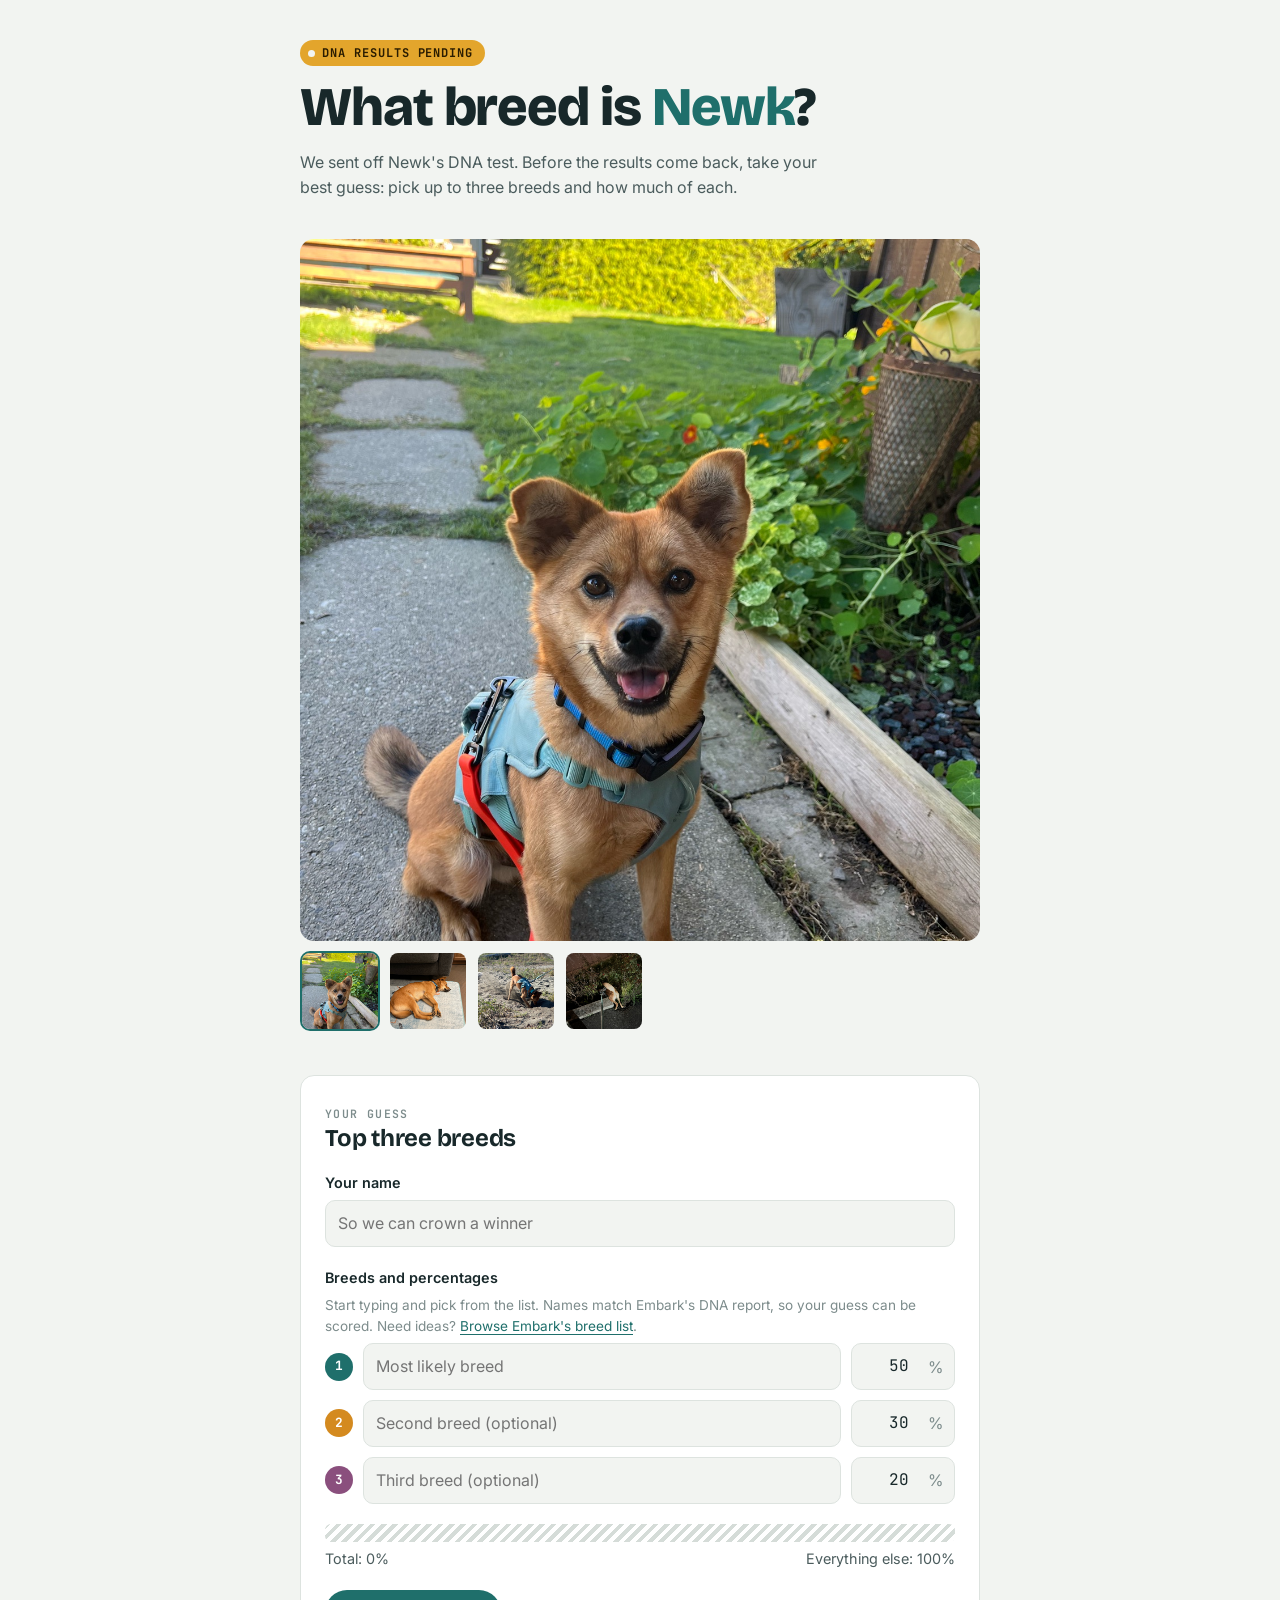
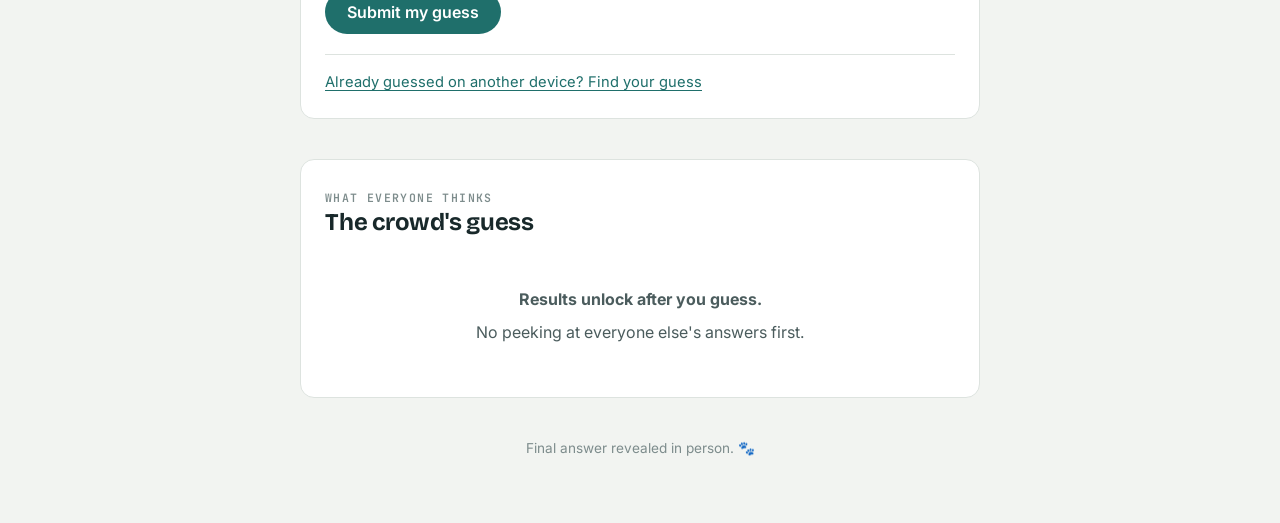
==== index.html @ 1c79faf9 "Add dog breed guessing site Static site where friends guess Newk's top three breeds with percentages" ====
<!doctype html>
<html lang="en">
<head>
  <meta charset="utf-8">
  <meta name="viewport" content="width=device-width, initial-scale=1, viewport-fit=cover">
  <title>Guess the Breed</title>
  <link rel="preconnect" href="https://fonts.googleapis.com">
  <link rel="preconnect" href="https://fonts.gstatic.com" crossorigin>
  <link rel="stylesheet" href="https://fonts.googleapis.com/css2?family=Bricolage+Grotesque:opsz,wght@12..96,700;12..96,800&family=Inter:wght@400;600&family=JetBrains+Mono:wght@500;700&display=swap">
  <link rel="stylesheet" href="styles.css?v=2">
</head>
<body>
  <main class="wrap">
    <header class="head">
      <span class="tag">DNA results pending</span>
      <h1>What breed is <em id="dog-name">our dog</em>?</h1>
      <p id="intro">We sent off a DNA test. Before the results come back, take your best guess: pick up to three breeds and how much of each.</p>
      <div class="banner" id="demo-banner" hidden>
        Demo mode: guesses are only saved in this browser. Connect a Google Sheet in <code>config.js</code> to collect guesses from everyone.
      </div>
    </header>

    <section class="gallery" id="gallery" aria-label="Photos"></section>

    <section class="card" id="guess-card" aria-labelledby="guess-title">
      <div>
        <span class="eyebrow">Your guess</span>
        <h2 id="guess-title">Top three breeds</h2>
      </div>

      <form id="guess-form" novalidate>
        <div class="rows" style="gap:20px">
          <div class="field">
            <label for="name">Your name</label>
            <input type="text" id="name" maxlength="40" autocomplete="given-name" placeholder="So we can crown a winner">
          </div>

          <div class="field">
            <span class="label">Breeds and percentages</span>
            <p class="hint">Start typing and pick from the list. Names match Embark's DNA report, so your guess can be scored. Need ideas? <a href="https://embarkvet.com/dog-breeds-list/" target="_blank" rel="noopener">Browse Embark's breed list</a>.</p>
            <div class="rows" id="breed-rows"></div>
          </div>

          <div class="field">
            <div class="comp" id="preview"></div>
            <div class="total"><span id="total-text"></span><span id="rest-text"></span></div>
          </div>

          <p class="error" id="form-error" role="alert"></p>

          <div class="actions">
            <button class="btn" type="submit" id="submit">Submit my guess</button>
          </div>
        </div>
      </form>

      <div class="find" id="find-area">
        <button class="linkish" type="button" id="find-toggle" aria-controls="find-box">Already guessed on another device? Find your guess</button>
        <div id="find-box" hidden>
          <form class="find-form" id="find-form" novalidate>
            <label for="find-name">Name you guessed under</label>
            <div class="find-row">
              <input type="text" id="find-name" maxlength="40" autocomplete="given-name">
              <button class="btn ghost" type="submit">Find</button>
            </div>
            <p class="muted find-msg" id="find-msg" role="status"></p>
          </form>
        </div>
      </div>

      <div class="done" id="done" hidden>
        <p class="check" id="done-title">Guess locked in.</p>
        <div id="my-guess"></div>
        <div class="actions">
          <button class="btn ghost" type="button" id="again">Submit another guess</button>
        </div>
      </div>
    </section>

    <section class="card stats" id="stats" aria-labelledby="stats-title">
      <div class="stats-head">
        <div>
          <span class="eyebrow">What everyone thinks</span>
          <h2 id="stats-title">The crowd's guess</h2>
        </div>
        <button class="btn ghost" type="button" id="refresh">Refresh</button>
      </div>
      <div id="stats-body">
        <div class="locked">
          <strong>Results unlock after you guess.</strong>
          <span>No peeking at everyone else's answers first.</span>
        </div>
      </div>
    </section>

    <p class="foot">Final answer revealed in person. 🐾</p>
  </main>

  <script src="config.js?v=2"></script>
  <script src="js/breeds.js?v=2"></script>
  <script src="js/picker.js?v=2"></script>
  <script src="js/data.js?v=2"></script>
  <script src="js/common.js?v=2"></script>
  <script src="js/app.js?v=2"></script>
</body>
</html>
---- styles.css ----
/* Layout: one narrow column like a DNA-kit result card — photos, the guess form, then the crowd's results. */
:root {
  --bg: #f2f4f1;
  --surface: #ffffff;
  --ink: #18282a;
  --ink-2: #4b5c5d;
  --ink-3: #7d8c8c;
  --line: #dde3df;
  --accent: #1f6f6b;        /* teal: primary actions, 1st breed */
  --accent-ink: #ffffff;
  --tag: #e3a52c;           /* dog-tag brass: highlights */
  --seg-1: #1f6f6b;
  --seg-2: #d48a1f;
  --seg-3: #8a4f7d;
  --seg-rest: #d5dcd8;
  --danger: #b4392f;
  --good: #2c7a3f;

  --font-display: "Bricolage Grotesque", "Avenir Next", system-ui, sans-serif;
  --font-body: "Inter", system-ui, -apple-system, "Segoe UI", sans-serif;
  --font-mono: "JetBrains Mono", ui-monospace, "SF Mono", Menlo, monospace;

  --r: 14px;
  color-scheme: light;
}
@media (prefers-color-scheme: dark) {
  :root {
    --bg: #0f1718;
    --surface: #172224;
    --ink: #e7eeec;
    --ink-2: #a9b8b6;
    --ink-3: #74868a;
    --line: #2a3a3c;
    --accent: #3fa79f;
    --accent-ink: #08201e;
    --tag: #f0b94a;
    --seg-1: #3fa79f;
    --seg-2: #e9a23c;
    --seg-3: #c287b5;
    --seg-rest: #33464a;
    --danger: #ef7a6e;
    --good: #6cc183;
    color-scheme: dark;
  }
}

* { box-sizing: border-box; }
[hidden] { display: none !important; }
html { -webkit-text-size-adjust: 100%; }
body {
  margin: 0;
  background: var(--bg);
  color: var(--ink);
  font: 16px/1.55 var(--font-body);
  padding-left: max(16px, env(safe-area-inset-left, 0px));
  padding-right: max(16px, env(safe-area-inset-right, 0px));
}
img { max-width: 100%; display: block; }
h1, h2, h3 { font-family: var(--font-display); line-height: 1.1; margin: 0; text-wrap: balance; }
h1 { font-size: clamp(2.2rem, 7vw, 3.4rem); font-weight: 800; letter-spacing: -0.02em; }
h2 { font-size: 1.5rem; font-weight: 700; letter-spacing: -0.01em; }
p { margin: 0; }
.num { font-family: var(--font-mono); font-variant-numeric: tabular-nums; }
.eyebrow {
  font: 600 0.72rem/1 var(--font-mono);
  letter-spacing: 0.12em; text-transform: uppercase; color: var(--ink-3);
}
.muted { color: var(--ink-2); }

.wrap {
  max-width: 680px; margin: 0 auto;
  padding-block: 40px 64px;
  display: flex; flex-direction: column; gap: 40px;
}

/* Header */
.head { display: flex; flex-direction: column; gap: 12px; }
.head .tag {
  align-self: flex-start;
  background: var(--tag); color: #2a1c00;
  font: 700 0.75rem/1 var(--font-mono); letter-spacing: 0.08em; text-transform: uppercase;
  padding: 7px 12px 7px 22px; border-radius: 999px; position: relative;
}
.head .tag::before {          /* the ring hole of a dog tag */
  content: ""; position: absolute; left: 8px; top: 50%; width: 7px; height: 7px; margin-top: -3.5px;
  border-radius: 50%; background: var(--bg);
}
.head h1 em { font-style: normal; color: var(--accent); }
.head p { max-width: 54ch; color: var(--ink-2); }

.banner {
  border: 1px dashed var(--tag); border-radius: 10px; padding: 10px 14px;
  font-size: 0.9rem; color: var(--ink-2);
}
.banner code { font-family: var(--font-mono); font-size: 0.85em; }

/* Photos */
.gallery { display: flex; flex-direction: column; gap: 10px; }
.gallery .main {
  width: 100%; aspect-ratio: 4 / 5; max-height: 78vh; object-fit: cover; border-radius: var(--r);
  background: var(--surface); max-width: 100%;
}
.thumbs { display: flex; gap: 8px; overflow-x: auto; padding-bottom: 4px; }
.thumbs button {
  flex: 0 0 auto; padding: 0; border: 2px solid transparent; border-radius: 10px;
  background: none; cursor: pointer; overflow: hidden;
}
.thumbs button[aria-current="true"] { border-color: var(--accent); }
.thumbs img { width: 76px; height: 76px; object-fit: cover; }
.no-photos {
  aspect-ratio: 4 / 3; border-radius: var(--r); border: 2px dashed var(--line);
  display: grid; place-items: center; text-align: center; padding: 24px; color: var(--ink-3);
  max-width: 100%;
}
.no-photos code { font-family: var(--font-mono); font-size: 0.85em; color: var(--ink-2); }

/* Card */
.card {
  background: var(--surface); border: 1px solid var(--line); border-radius: var(--r);
  padding: 24px; display: flex; flex-direction: column; gap: 20px;
}
@media (max-width: 480px) { .card { padding: 18px; } }

/* Form */
label, .label { font-weight: 600; font-size: 0.9rem; }
.field { display: flex; flex-direction: column; gap: 6px; }
input[type="text"], input[type="number"] {
  font: inherit; color: var(--ink); background: var(--bg);
  border: 1px solid var(--line); border-radius: 10px; padding: 10px 12px; width: 100%;
  min-width: 0;
}
input:focus-visible, button:focus-visible, a:focus-visible {
  outline: 3px solid color-mix(in srgb, var(--accent) 45%, transparent); outline-offset: 2px;
}
.rows { display: flex; flex-direction: column; gap: 10px; }
.row { display: grid; grid-template-columns: 28px 1fr 104px; gap: 10px; align-items: center; }
.row .dot {
  width: 28px; height: 28px; border-radius: 50%; display: grid; place-items: center;
  font: 700 0.8rem/1 var(--font-mono); color: #fff;
}
.pct { position: relative; }
.pct input { padding-right: 30px; text-align: right; font-family: var(--font-mono); }
.pct span { position: absolute; right: 12px; top: 50%; transform: translateY(-50%); color: var(--ink-3); pointer-events: none; }

.hint { font-size: 0.85rem; color: var(--ink-3); }
.hint a { color: var(--accent); text-underline-offset: 3px; }

/* Breed picker */
.picker { position: relative; min-width: 0; }
.picker.chosen input { border-color: color-mix(in srgb, var(--accent) 55%, var(--line)); }
.picker-list {
  position: absolute; z-index: 20; left: 0; right: 0; top: calc(100% + 4px);
  margin: 0; padding: 4px; list-style: none;
  background: var(--surface); border: 1px solid var(--line); border-radius: 10px;
  box-shadow: 0 10px 28px rgba(10, 30, 30, 0.16);
  max-height: 280px; overflow-y: auto;
}
.picker-list li { padding: 10px 12px; border-radius: 7px; cursor: pointer; }
.picker-list li.active, .picker-list li:hover { background: color-mix(in srgb, var(--accent) 14%, var(--surface)); }
.picker-list li.other { color: var(--ink-2); font-size: 0.92rem; border-top: 1px solid var(--line); }
.picker-list li.empty { color: var(--ink-3); font-size: 0.9rem; cursor: default; }
.picker-list li.empty:hover { background: none; }
.picker-note { display: block; font-size: 0.78rem; color: var(--ink-3); margin-top: 4px; }

/* Find your guess */
.find { display: flex; flex-direction: column; gap: 10px; border-top: 1px solid var(--line); padding-top: 16px; }
.linkish {
  align-self: flex-start; background: none; border: 0; padding: 0; cursor: pointer;
  font: inherit; font-size: 0.92rem; color: var(--accent); text-decoration: underline; text-underline-offset: 3px;
}
.find-form { display: flex; flex-direction: column; gap: 6px; }
.find-row { display: flex; gap: 8px; }
.find-row input { flex: 1; }
.find-row .btn { padding-block: 10px; }
.find-msg:empty { display: none; }

.comp {
  display: flex; height: 18px; border-radius: 6px; overflow: hidden; gap: 2px;
  background: var(--surface);
}
.comp .seg { flex-grow: 0; flex-shrink: 0; min-width: 0; }
.comp .seg.rest {
  background: repeating-linear-gradient(135deg, var(--seg-rest) 0 4px, transparent 4px 8px);
}
.total { display: flex; justify-content: space-between; gap: 12px; font-size: 0.9rem; color: var(--ink-2); flex-wrap: wrap; }
.total .bad { color: var(--danger); font-weight: 600; }

.btn {
  font: 600 1rem/1 var(--font-body); border: 0; border-radius: 999px; cursor: pointer;
  padding: 14px 22px; background: var(--accent); color: var(--accent-ink);
}
.btn:disabled { opacity: 0.55; cursor: not-allowed; }
.btn.ghost { background: transparent; color: var(--accent); border: 1px solid var(--line); }
.actions { display: flex; gap: 12px; flex-wrap: wrap; align-items: center; }
.error { color: var(--danger); font-size: 0.92rem; }
.error:empty { display: none; }

.done { display: flex; flex-direction: column; gap: 14px; }
.done .check { color: var(--good); font-weight: 600; }

/* Stats */
.stats { display: flex; flex-direction: column; gap: 24px; }
.stats-head { display: flex; justify-content: space-between; align-items: baseline; gap: 12px; flex-wrap: wrap; }
.tiles { display: grid; grid-template-columns: repeat(3, 1fr); gap: 10px; }
@media (max-width: 520px) { .tiles { grid-template-columns: 1fr 1fr; } .tiles .tile:last-child { grid-column: 1 / -1; } }
.tile { display: flex; flex-direction: column; gap: 6px; padding: 14px 16px; border-radius: 12px; background: var(--bg); }
.tile .big { font: 700 1.6rem/1.1 var(--font-display); overflow-wrap: anywhere; }
.tile .big.small { font-size: 1.15rem; }

.bars { display: flex; flex-direction: column; gap: 12px; }
.bar-row { display: grid; grid-template-columns: minmax(0, 1fr) auto; gap: 4px 12px; align-items: baseline; }
.bar-row .name { font-weight: 600; overflow-wrap: anywhere; }
.bar-row .val { font-family: var(--font-mono); font-variant-numeric: tabular-nums; }
.bar-row .track { grid-column: 1 / -1; height: 10px; border-radius: 4px; background: var(--bg); overflow: hidden; }
.bar-row .fill { height: 100%; background: var(--accent); border-radius: 0 4px 4px 0; }
.bar-row .sub { grid-column: 1 / -1; font-size: 0.82rem; color: var(--ink-3); }

.feed { list-style: none; margin: 0; padding: 0; display: flex; flex-direction: column; }
.feed li { display: flex; flex-direction: column; gap: 8px; padding-block: 14px; border-top: 1px solid var(--line); }
.feed li:first-child { border-top: 0; padding-top: 0; }
.feed .who { display: flex; justify-content: space-between; gap: 12px; }
.feed .who b { overflow-wrap: anywhere; }
.feed .picks { font-size: 0.9rem; color: var(--ink-2); }
.feed .picks .num { color: var(--ink); }

.locked { text-align: center; padding: 28px 16px; color: var(--ink-2); display: flex; flex-direction: column; gap: 8px; align-items: center; }

/* Reveal page */
.board { list-style: none; margin: 0; padding: 0; display: flex; flex-direction: column; gap: 10px; }
.board li { display: grid; grid-template-columns: 36px 1fr auto; gap: 12px; align-items: center; padding: 12px 14px; border-radius: 12px; background: var(--bg); }
.board .rank { font: 700 1rem/1 var(--font-mono); color: var(--ink-3); text-align: center; }
.board li:first-child { background: color-mix(in srgb, var(--tag) 25%, var(--surface)); }
.board li:first-child .rank { color: var(--ink); }
.board .score { font: 700 1.3rem/1 var(--font-display); }
.board .picks { font-size: 0.85rem; color: var(--ink-2); }
.foot { text-align: center; font-size: 0.85rem; color: var(--ink-3); }
.foot a { color: inherit; }

@media (prefers-reduced-motion: no-preference) {
  .bar-row .fill, .comp .seg { transition: flex-basis 0.25s ease, width 0.4s ease; }
}
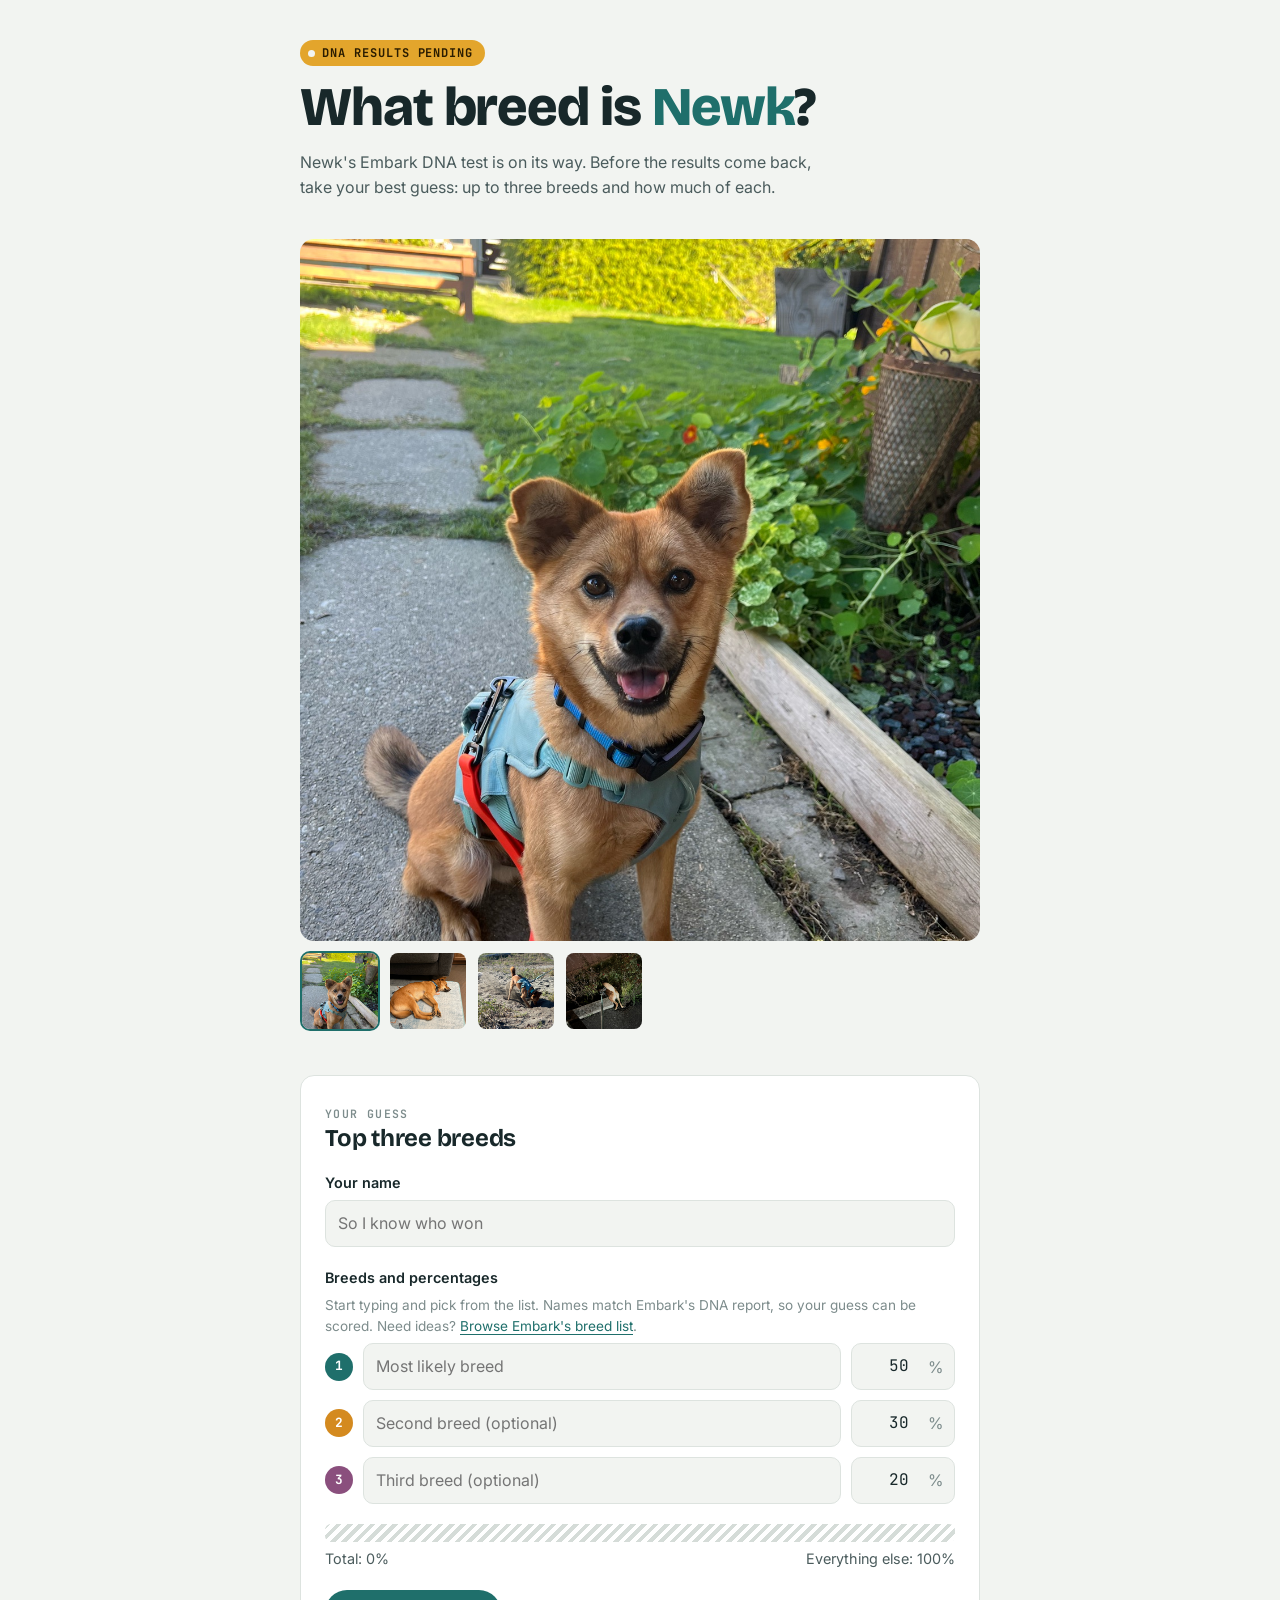
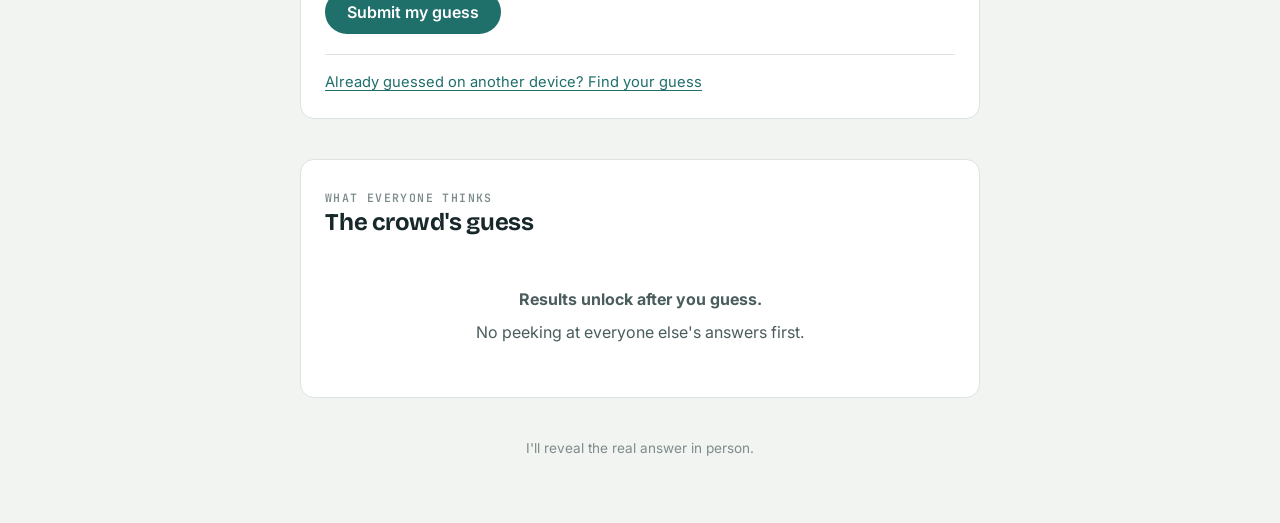
==== commit 8ce90adf: "Make the site specific to Newk Hardcode Newk's name, photos and the sheet URL, remove the config fil" ====
--- a/index.html
+++ b/index.html
@@ -3,21 +3,18 @@
 <head>
   <meta charset="utf-8">
   <meta name="viewport" content="width=device-width, initial-scale=1, viewport-fit=cover">
-  <title>Guess the Breed</title>
+  <title>What breed is Newk?</title>
   <link rel="preconnect" href="https://fonts.googleapis.com">
   <link rel="preconnect" href="https://fonts.gstatic.com" crossorigin>
   <link rel="stylesheet" href="https://fonts.googleapis.com/css2?family=Bricolage+Grotesque:opsz,wght@12..96,700;12..96,800&family=Inter:wght@400;600&family=JetBrains+Mono:wght@500;700&display=swap">
-  <link rel="stylesheet" href="styles.css?v=2">
+  <link rel="stylesheet" href="styles.css?v=3">
 </head>
 <body>
   <main class="wrap">
     <header class="head">
       <span class="tag">DNA results pending</span>
-      <h1>What breed is <em id="dog-name">our dog</em>?</h1>
-      <p id="intro">We sent off a DNA test. Before the results come back, take your best guess: pick up to three breeds and how much of each.</p>
-      <div class="banner" id="demo-banner" hidden>
-        Demo mode: guesses are only saved in this browser. Connect a Google Sheet in <code>config.js</code> to collect guesses from everyone.
-      </div>
+      <h1>What breed is <em>Newk</em>?</h1>
+      <p>Newk's Embark DNA test is on its way. Before the results come back, take your best guess: up to three breeds and how much of each.</p>
     </header>
 
     <section class="gallery" id="gallery" aria-label="Photos"></section>
@@ -32,7 +29,7 @@
         <div class="rows" style="gap:20px">
           <div class="field">
             <label for="name">Your name</label>
-            <input type="text" id="name" maxlength="40" autocomplete="given-name" placeholder="So we can crown a winner">
+            <input type="text" id="name" maxlength="40" autocomplete="given-name" placeholder="So I know who won">
           </div>
 
           <div class="field">
@@ -93,14 +90,13 @@
       </div>
     </section>
 
-    <p class="foot">Final answer revealed in person. 🐾</p>
+    <p class="foot">I'll reveal the real answer in person.</p>
   </main>
 
-  <script src="config.js?v=2"></script>
-  <script src="js/breeds.js?v=2"></script>
-  <script src="js/picker.js?v=2"></script>
-  <script src="js/data.js?v=2"></script>
-  <script src="js/common.js?v=2"></script>
-  <script src="js/app.js?v=2"></script>
+  <script src="js/breeds.js?v=3"></script>
+  <script src="js/picker.js?v=3"></script>
+  <script src="js/data.js?v=3"></script>
+  <script src="js/common.js?v=3"></script>
+  <script src="js/app.js?v=3"></script>
 </body>
 </html>
--- a/styles.css
+++ b/styles.css
@@ -88,11 +88,6 @@
 .head h1 em { font-style: normal; color: var(--accent); }
 .head p { max-width: 54ch; color: var(--ink-2); }
 
-.banner {
-  border: 1px dashed var(--tag); border-radius: 10px; padding: 10px 14px;
-  font-size: 0.9rem; color: var(--ink-2);
-}
-.banner code { font-family: var(--font-mono); font-size: 0.85em; }
 
 /* Photos */
 .gallery { display: flex; flex-direction: column; gap: 10px; }
@@ -107,12 +102,6 @@
 }
 .thumbs button[aria-current="true"] { border-color: var(--accent); }
 .thumbs img { width: 76px; height: 76px; object-fit: cover; }
-.no-photos {
-  aspect-ratio: 4 / 3; border-radius: var(--r); border: 2px dashed var(--line);
-  display: grid; place-items: center; text-align: center; padding: 24px; color: var(--ink-3);
-  max-width: 100%;
-}
-.no-photos code { font-family: var(--font-mono); font-size: 0.85em; color: var(--ink-2); }
 
 /* Card */
 .card {
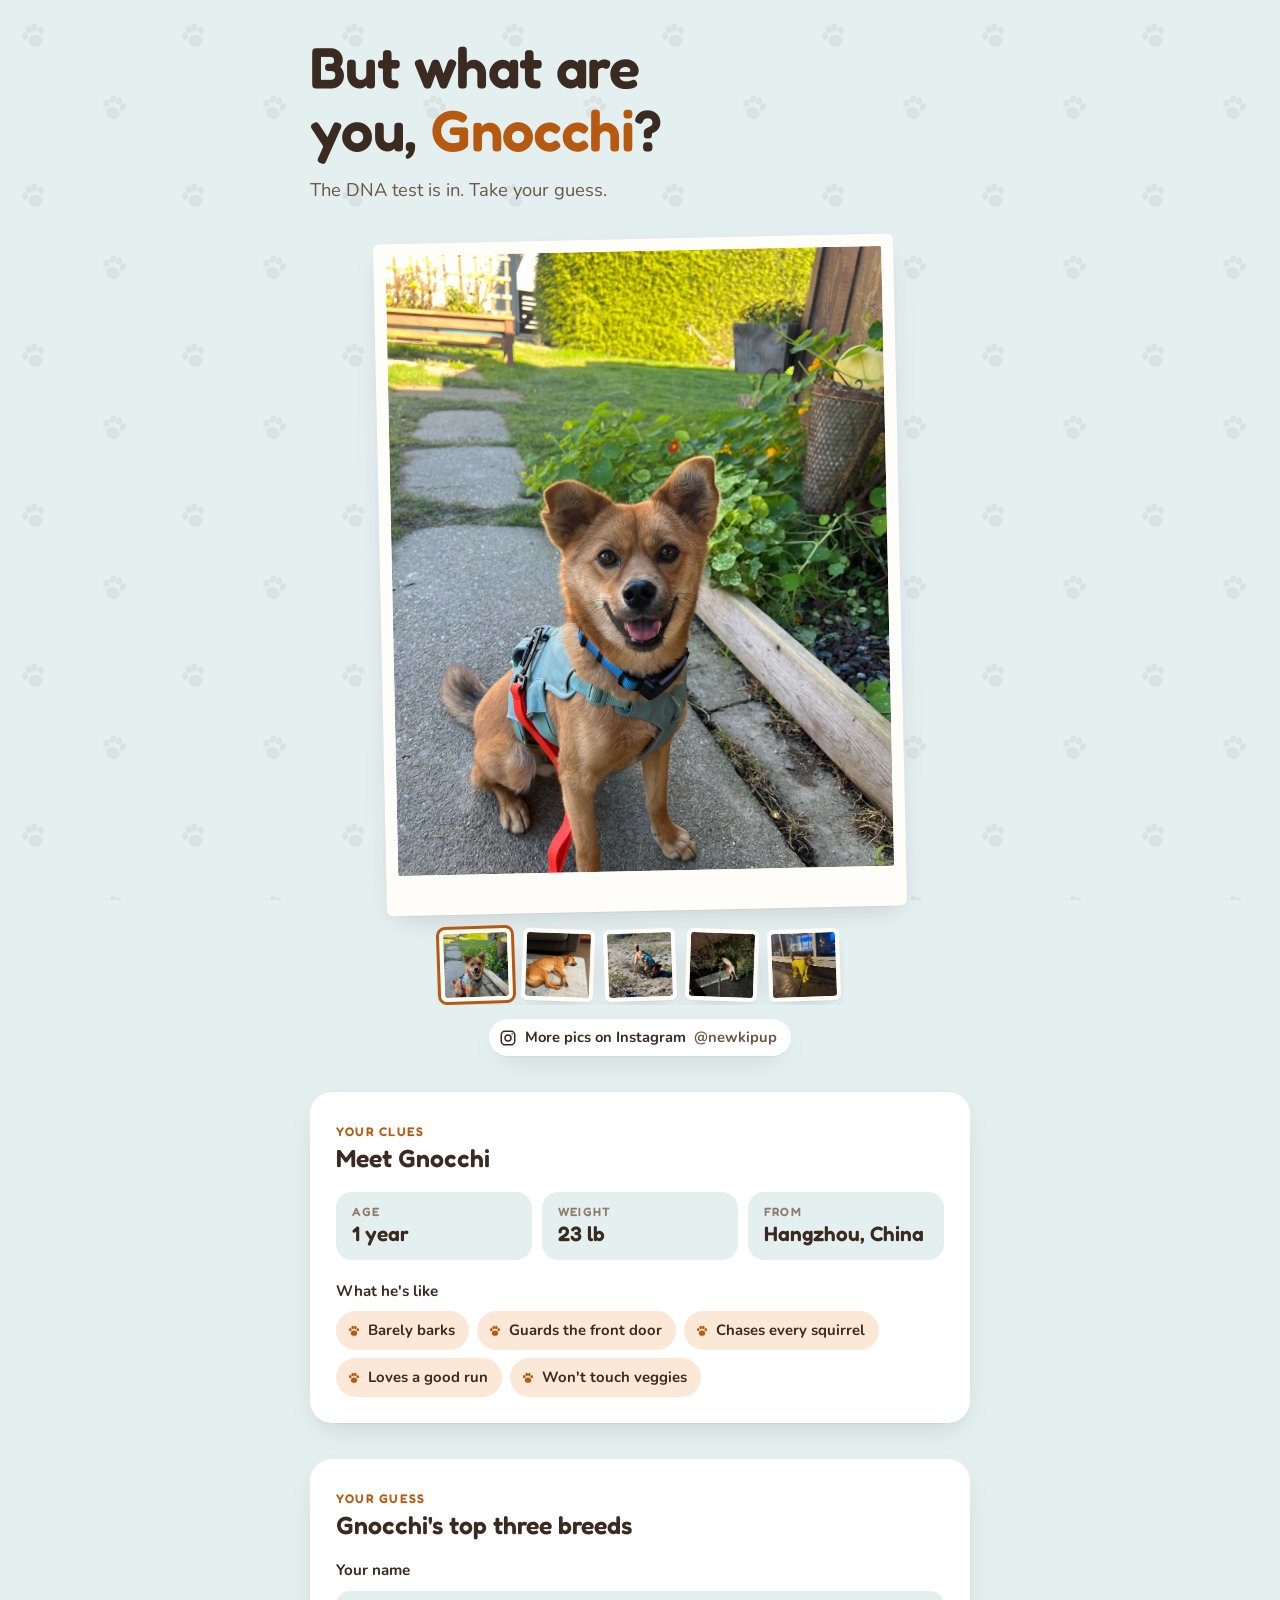
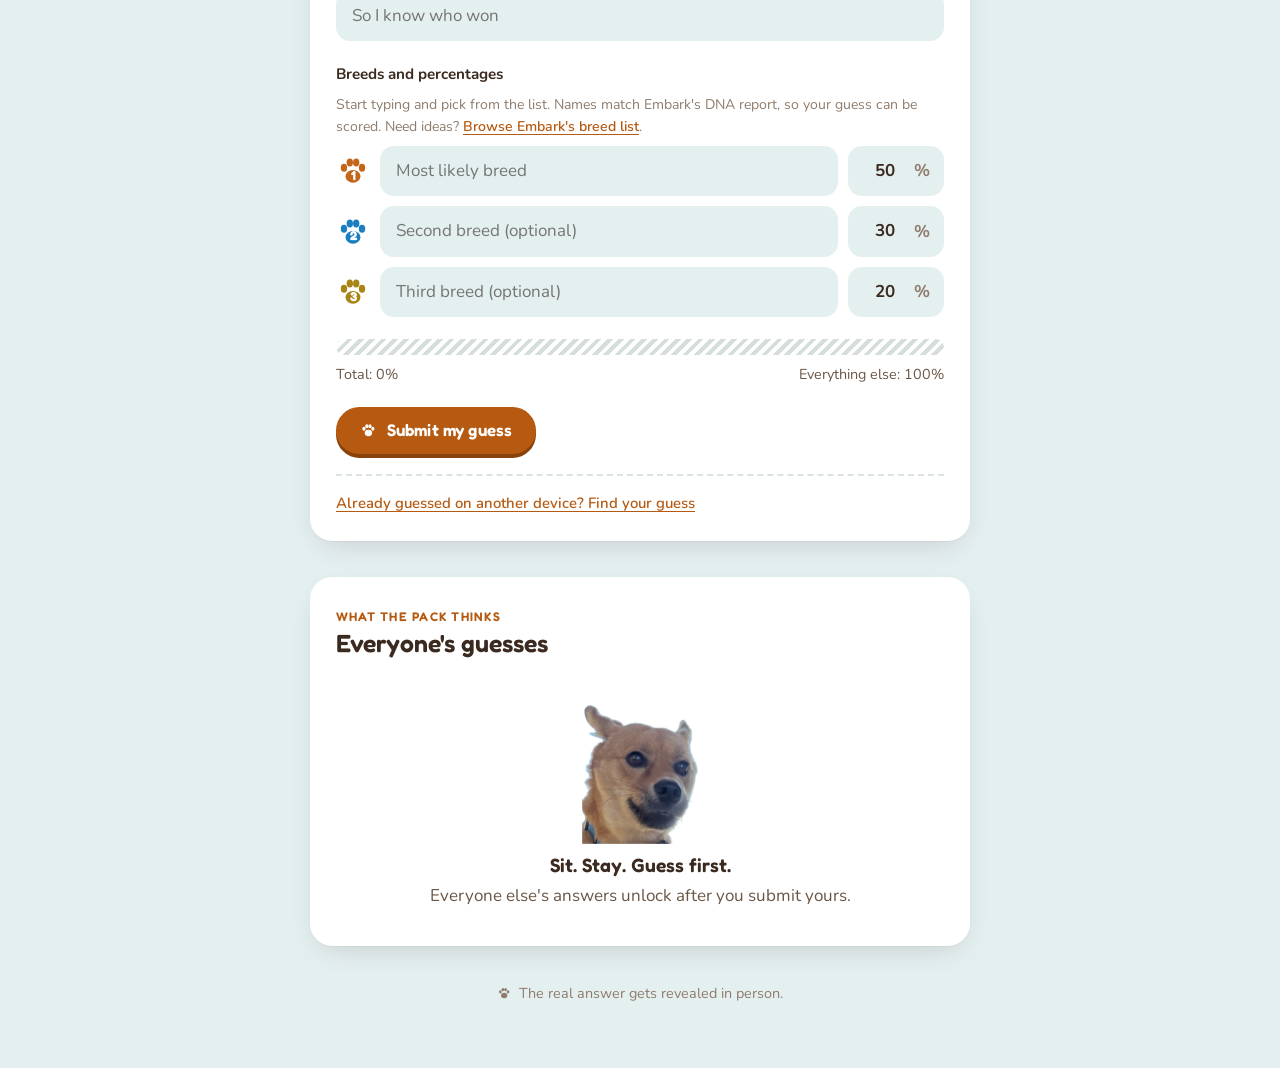
==== commit e2140012: "Rename to Gnocchi and give the site a puppy theme - Rename the dog to Gnocchi everywhere, new headin" ====
--- a/index.html
+++ b/index.html
@@ -3,30 +3,67 @@
 <head>
   <meta charset="utf-8">
   <meta name="viewport" content="width=device-width, initial-scale=1, viewport-fit=cover">
-  <title>What breed is Newk?</title>
+  <title>But what are you, Gnocchi?</title>
+  <link rel="icon" type="image/png" sizes="32x32" href="icons/favicon-32.png">
+  <link rel="icon" type="image/png" sizes="192x192" href="icons/icon-192.png">
+  <link rel="apple-touch-icon" href="icons/apple-touch-icon.png">
   <link rel="preconnect" href="https://fonts.googleapis.com">
   <link rel="preconnect" href="https://fonts.gstatic.com" crossorigin>
-  <link rel="stylesheet" href="https://fonts.googleapis.com/css2?family=Bricolage+Grotesque:opsz,wght@12..96,700;12..96,800&family=Inter:wght@400;600&family=JetBrains+Mono:wght@500;700&display=swap">
-  <link rel="stylesheet" href="styles.css?v=3">
+  <link rel="stylesheet" href="https://fonts.googleapis.com/css2?family=Fredoka:wght@500;600&family=Nunito:wght@400;600;700&display=swap">
+  <link rel="stylesheet" href="styles.css?v=6">
 </head>
 <body>
+  <svg width="0" height="0" style="position:absolute" aria-hidden="true">
+    <symbol id="paw" viewBox="0 0 32 32">
+      <ellipse cx="16" cy="21" rx="7" ry="6"/><ellipse cx="7.5" cy="13" rx="3" ry="3.8"/>
+      <ellipse cx="13" cy="8" rx="3" ry="3.8"/><ellipse cx="19" cy="8" rx="3" ry="3.8"/>
+      <ellipse cx="24.5" cy="13" rx="3" ry="3.8"/>
+    </symbol>
+  </svg>
+
   <main class="wrap">
     <header class="head">
-      <span class="tag">DNA results pending</span>
-      <h1>What breed is <em>Newk</em>?</h1>
-      <p>Newk's Embark DNA test is on its way. Before the results come back, take your best guess: up to three breeds and how much of each.</p>
+      <h1>But what are you, <em>Gnocchi</em>?</h1>
+      <p class="subtitle">The DNA test is in. Take your guess.</p>
     </header>
 
-    <section class="gallery" id="gallery" aria-label="Photos"></section>
+    <section class="gallery" id="gallery" aria-label="Photos of Gnocchi">
+      <a class="ig" href="https://www.instagram.com/newkipup/" target="_blank" rel="noopener">
+        <svg viewBox="0 0 24 24" fill="none" stroke="currentColor" stroke-width="2" aria-hidden="true"><rect x="3" y="3" width="18" height="18" rx="5"/><circle cx="12" cy="12" r="4"/><circle cx="17.5" cy="6.5" r="1" fill="currentColor" stroke="none"/></svg>
+        More pics on Instagram <span class="muted">@newkipup</span>
+      </a>
+    </section>
+
+    <section class="card meet" aria-labelledby="meet-title">
+      <div>
+        <span class="eyebrow">Your clues</span>
+        <h2 id="meet-title">Meet Gnocchi</h2>
+      </div>
+      <dl class="facts">
+        <div><dt>Age</dt><dd>1 year</dd></div>
+        <div><dt>Weight</dt><dd>23 lb</dd></div>
+        <div><dt>From</dt><dd>Hangzhou, China</dd></div>
+      </dl>
+      <div class="field">
+        <span class="label">What he's like</span>
+        <ul class="traits">
+          <li>Barely barks</li>
+          <li>Guards the front door</li>
+          <li>Chases every squirrel</li>
+          <li>Loves a good run</li>
+          <li>Won't touch veggies</li>
+        </ul>
+      </div>
+    </section>
 
     <section class="card" id="guess-card" aria-labelledby="guess-title">
       <div>
         <span class="eyebrow">Your guess</span>
-        <h2 id="guess-title">Top three breeds</h2>
+        <h2 id="guess-title">Gnocchi's top three breeds</h2>
       </div>
 
       <form id="guess-form" novalidate>
-        <div class="rows" style="gap:20px">
+        <div class="rows" style="gap:22px">
           <div class="field">
             <label for="name">Your name</label>
             <input type="text" id="name" maxlength="40" autocomplete="given-name" placeholder="So I know who won">
@@ -46,7 +83,7 @@
           <p class="error" id="form-error" role="alert"></p>
 
           <div class="actions">
-            <button class="btn" type="submit" id="submit">Submit my guess</button>
+            <button class="btn" type="submit" id="submit"><svg class="paw" aria-hidden="true"><use href="#paw"/></svg><span>Submit my guess</span></button>
           </div>
         </div>
       </form>
@@ -66,7 +103,10 @@
       </div>
 
       <div class="done" id="done" hidden>
-        <p class="check" id="done-title">Guess locked in.</p>
+        <div class="done-head">
+          <img class="pounce" src="img/gnocchi-pounce.png" alt="" width="112" height="128">
+          <p class="check" id="done-title">Good guess! It's locked in.</p>
+        </div>
         <div id="my-guess"></div>
         <div class="actions">
           <button class="btn ghost" type="button" id="again">Submit another guess</button>
@@ -77,26 +117,27 @@
     <section class="card stats" id="stats" aria-labelledby="stats-title">
       <div class="stats-head">
         <div>
-          <span class="eyebrow">What everyone thinks</span>
-          <h2 id="stats-title">The crowd's guess</h2>
+          <span class="eyebrow">What the pack thinks</span>
+          <h2 id="stats-title">Everyone's guesses</h2>
         </div>
         <button class="btn ghost" type="button" id="refresh">Refresh</button>
       </div>
       <div id="stats-body">
         <div class="locked">
-          <strong>Results unlock after you guess.</strong>
-          <span>No peeking at everyone else's answers first.</span>
+          <img class="side-eye" src="img/gnocchi-side-eye.png" alt="Gnocchi giving a suspicious side-eye" width="116" height="140">
+          <strong>Sit. Stay. Guess first.</strong>
+          <span>Everyone else's answers unlock after you submit yours.</span>
         </div>
       </div>
     </section>
 
-    <p class="foot">I'll reveal the real answer in person.</p>
+    <p class="foot"><svg class="paw" aria-hidden="true"><use href="#paw"/></svg>The real answer gets revealed in person.</p>
   </main>
 
-  <script src="js/breeds.js?v=3"></script>
-  <script src="js/picker.js?v=3"></script>
-  <script src="js/data.js?v=3"></script>
-  <script src="js/common.js?v=3"></script>
-  <script src="js/app.js?v=3"></script>
+  <script src="js/breeds.js?v=6"></script>
+  <script src="js/picker.js?v=6"></script>
+  <script src="js/data.js?v=6"></script>
+  <script src="js/common.js?v=6"></script>
+  <script src="js/app.js?v=6"></script>
 </body>
 </html>
--- a/styles.css
+++ b/styles.css
@@ -1,45 +1,56 @@
-/* Layout: one narrow column like a DNA-kit result card — photos, the guess form, then the crowd's results. */
+/* Layout: one column like a puppy scrapbook page — a polaroid of Gnocchi, the guess card, then the pack's results. */
 :root {
-  --bg: #f2f4f1;
+  --bg: #e4eff0;            /* pale harness teal */
   --surface: #ffffff;
-  --ink: #18282a;
-  --ink-2: #4b5c5d;
-  --ink-3: #7d8c8c;
-  --line: #dde3df;
-  --accent: #1f6f6b;        /* teal: primary actions, 1st breed */
+  --paper: #fffdf9;         /* polaroid paper */
+  --ink: #3a2a1f;           /* puppy-nose brown */
+  --ink-2: #6a5646;
+  --ink-3: #8f7c6c;
+  --line: #d9e3e2;
+  --accent: #b65a12;        /* Gnocchi ginger: buttons, links */
+  --accent-press: #8a420b;
   --accent-ink: #ffffff;
-  --tag: #e3a52c;           /* dog-tag brass: highlights */
-  --seg-1: #1f6f6b;
-  --seg-2: #d48a1f;
-  --seg-3: #8a4f7d;
-  --seg-rest: #d5dcd8;
+  --accent-soft: #fbe8d6;
+  --bone: #f3d6a4;          /* bone badge, highlights */
+  --bone-ink: #4a3110;
+  --seg-1: #c4661a;
+  --seg-2: #1a7fc0;
+  --seg-3: #a88414;
+  --seg-rest: #d6dedd;
   --danger: #b4392f;
   --good: #2c7a3f;
-
-  --font-display: "Bricolage Grotesque", "Avenir Next", system-ui, sans-serif;
-  --font-body: "Inter", system-ui, -apple-system, "Segoe UI", sans-serif;
-  --font-mono: "JetBrains Mono", ui-monospace, "SF Mono", Menlo, monospace;
-
-  --r: 14px;
+  --shadow: 0 1px 0 rgba(58, 42, 31, 0.04), 0 10px 30px -12px rgba(58, 42, 31, 0.22);
+  --paw: rgba(58, 42, 31, 0.055);
+
+  --font-display: "Fredoka", "Avenir Next Rounded", "Arial Rounded MT Bold", system-ui, sans-serif;
+  --font-body: "Nunito", "Avenir Next", system-ui, -apple-system, "Segoe UI", sans-serif;
+
+  --r: 22px;
   color-scheme: light;
 }
 @media (prefers-color-scheme: dark) {
   :root {
-    --bg: #0f1718;
-    --surface: #172224;
-    --ink: #e7eeec;
-    --ink-2: #a9b8b6;
-    --ink-3: #74868a;
-    --line: #2a3a3c;
-    --accent: #3fa79f;
-    --accent-ink: #08201e;
-    --tag: #f0b94a;
-    --seg-1: #3fa79f;
-    --seg-2: #e9a23c;
-    --seg-3: #c287b5;
-    --seg-rest: #33464a;
+    --bg: #141c1b;
+    --surface: #1f2826;
+    --paper: #f4eee6;
+    --ink: #f4ebe2;
+    --ink-2: #c3b4a7;
+    --ink-3: #93857a;
+    --line: #2f3b39;
+    --accent: #e08a45;
+    --accent-press: #a85d22;
+    --accent-ink: #231407;
+    --accent-soft: #3a2a1d;
+    --bone: #e9c78e;
+    --bone-ink: #3a2508;
+    --seg-1: #c8722a;
+    --seg-2: #4a97d6;
+    --seg-3: #b08a2c;
+    --seg-rest: #34413f;
     --danger: #ef7a6e;
     --good: #6cc183;
+    --shadow: 0 10px 30px -12px rgba(0, 0, 0, 0.6);
+    --paw: rgba(244, 235, 226, 0.045);
     color-scheme: dark;
   }
 }
@@ -49,182 +60,229 @@
 html { -webkit-text-size-adjust: 100%; }
 body {
   margin: 0;
-  background: var(--bg);
+  background-color: var(--bg);
   color: var(--ink);
-  font: 16px/1.55 var(--font-body);
+  font: 17px/1.55 var(--font-body);
   padding-left: max(16px, env(safe-area-inset-left, 0px));
   padding-right: max(16px, env(safe-area-inset-right, 0px));
+  position: relative;
+}
+/* A faint trail of paw prints behind everything */
+body::before {
+  content: ""; position: fixed; inset: 0; z-index: -1; pointer-events: none;
+  background-color: var(--paw);
+  -webkit-mask: url("data:image/svg+xml,%3Csvg xmlns='http://www.w3.org/2000/svg' width='160' height='160' viewBox='0 0 160 160'%3E%3Cg transform='translate(18 20) rotate(-18 16 16)'%3E%3Cellipse cx='16' cy='21' rx='7' ry='6'/%3E%3Cellipse cx='7.5' cy='13' rx='3' ry='3.8'/%3E%3Cellipse cx='13' cy='8' rx='3' ry='3.8'/%3E%3Cellipse cx='19' cy='8' rx='3' ry='3.8'/%3E%3Cellipse cx='24.5' cy='13' rx='3' ry='3.8'/%3E%3C/g%3E%3Cg transform='translate(98 92) rotate(14 16 16)'%3E%3Cellipse cx='16' cy='21' rx='7' ry='6'/%3E%3Cellipse cx='7.5' cy='13' rx='3' ry='3.8'/%3E%3Cellipse cx='13' cy='8' rx='3' ry='3.8'/%3E%3Cellipse cx='19' cy='8' rx='3' ry='3.8'/%3E%3Cellipse cx='24.5' cy='13' rx='3' ry='3.8'/%3E%3C/g%3E%3C/svg%3E") 0 0 / 160px 160px repeat;
+          mask: url("data:image/svg+xml,%3Csvg xmlns='http://www.w3.org/2000/svg' width='160' height='160' viewBox='0 0 160 160'%3E%3Cg transform='translate(18 20) rotate(-18 16 16)'%3E%3Cellipse cx='16' cy='21' rx='7' ry='6'/%3E%3Cellipse cx='7.5' cy='13' rx='3' ry='3.8'/%3E%3Cellipse cx='13' cy='8' rx='3' ry='3.8'/%3E%3Cellipse cx='19' cy='8' rx='3' ry='3.8'/%3E%3Cellipse cx='24.5' cy='13' rx='3' ry='3.8'/%3E%3C/g%3E%3Cg transform='translate(98 92) rotate(14 16 16)'%3E%3Cellipse cx='16' cy='21' rx='7' ry='6'/%3E%3Cellipse cx='7.5' cy='13' rx='3' ry='3.8'/%3E%3Cellipse cx='13' cy='8' rx='3' ry='3.8'/%3E%3Cellipse cx='19' cy='8' rx='3' ry='3.8'/%3E%3Cellipse cx='24.5' cy='13' rx='3' ry='3.8'/%3E%3C/g%3E%3C/svg%3E") 0 0 / 160px 160px repeat;
 }
 img { max-width: 100%; display: block; }
-h1, h2, h3 { font-family: var(--font-display); line-height: 1.1; margin: 0; text-wrap: balance; }
-h1 { font-size: clamp(2.2rem, 7vw, 3.4rem); font-weight: 800; letter-spacing: -0.02em; }
-h2 { font-size: 1.5rem; font-weight: 700; letter-spacing: -0.01em; }
+h1, h2, h3 { font-family: var(--font-display); line-height: 1.1; margin: 0; text-wrap: balance; font-weight: 600; }
+h1 { font-size: clamp(2.4rem, 8vw, 3.6rem); letter-spacing: -0.01em; }
+h2 { font-size: 1.55rem; }
+h3 { font-size: 1.15rem; }
 p { margin: 0; }
-.num { font-family: var(--font-mono); font-variant-numeric: tabular-nums; }
+.num { font-variant-numeric: tabular-nums; font-weight: 700; }
 .eyebrow {
-  font: 600 0.72rem/1 var(--font-mono);
-  letter-spacing: 0.12em; text-transform: uppercase; color: var(--ink-3);
+  font: 600 0.78rem/1 var(--font-display);
+  letter-spacing: 0.1em; text-transform: uppercase; color: var(--accent);
 }
 .muted { color: var(--ink-2); }
+.paw { width: 1em; height: 1em; fill: currentColor; flex: none; }
 
 .wrap {
-  max-width: 680px; margin: 0 auto;
-  padding-block: 40px 64px;
-  display: flex; flex-direction: column; gap: 40px;
+  max-width: 660px; margin: 0 auto;
+  padding-block: 36px 64px;
+  display: flex; flex-direction: column; gap: 36px;
 }
 
 /* Header */
-.head { display: flex; flex-direction: column; gap: 12px; }
-.head .tag {
-  align-self: flex-start;
-  background: var(--tag); color: #2a1c00;
-  font: 700 0.75rem/1 var(--font-mono); letter-spacing: 0.08em; text-transform: uppercase;
-  padding: 7px 12px 7px 22px; border-radius: 999px; position: relative;
-}
-.head .tag::before {          /* the ring hole of a dog tag */
-  content: ""; position: absolute; left: 8px; top: 50%; width: 7px; height: 7px; margin-top: -3.5px;
-  border-radius: 50%; background: var(--bg);
-}
+.head { display: flex; flex-direction: column; gap: 14px; }
 .head h1 em { font-style: normal; color: var(--accent); }
-.head p { max-width: 54ch; color: var(--ink-2); }
-
-
-/* Photos */
-.gallery { display: flex; flex-direction: column; gap: 10px; }
-.gallery .main {
-  width: 100%; aspect-ratio: 4 / 5; max-height: 78vh; object-fit: cover; border-radius: var(--r);
-  background: var(--surface); max-width: 100%;
-}
-.thumbs { display: flex; gap: 8px; overflow-x: auto; padding-bottom: 4px; }
+.head p { max-width: 52ch; color: var(--ink-2); }
+.head .subtitle { font-size: 1.15rem; line-height: 1.45; text-wrap: pretty; }
+.ig {
+  display: inline-flex; align-items: center; gap: 8px;
+  color: var(--ink); text-decoration: none; font-weight: 700; font-size: 0.92rem;
+  padding: 7px 14px 7px 10px; border-radius: 999px; background: var(--surface); box-shadow: var(--shadow);
+}
+.ig svg { width: 18px; height: 18px; }
+.ig:hover { color: var(--accent); }
+
+/* Polaroid of Gnocchi */
+.gallery { display: flex; flex-direction: column; gap: 14px; align-items: center; }
+.polaroid {
+  margin: 0; width: 100%; max-width: 520px;
+  background: var(--paper); padding: 12px 12px 40px; border-radius: 6px;
+  box-shadow: var(--shadow); transform: rotate(-1.2deg);
+}
+.polaroid img {
+  width: 100%; aspect-ratio: 4 / 5; max-height: 74vh; object-fit: cover; border-radius: 2px; background: var(--line);
+}
+.thumbs { display: flex; gap: 10px; overflow-x: auto; padding: 4px; max-width: 100%; }
 .thumbs button {
-  flex: 0 0 auto; padding: 0; border: 2px solid transparent; border-radius: 10px;
-  background: none; cursor: pointer; overflow: hidden;
-}
-.thumbs button[aria-current="true"] { border-color: var(--accent); }
-.thumbs img { width: 76px; height: 76px; object-fit: cover; }
+  flex: 0 0 auto; padding: 4px; border: 0; border-radius: 6px; background: var(--paper);
+  box-shadow: var(--shadow); cursor: pointer; outline-offset: 3px;
+}
+.thumbs button:nth-child(odd) { transform: rotate(-2deg); }
+.thumbs button:nth-child(even) { transform: rotate(2deg); }
+.thumbs button[aria-current="true"] { box-shadow: 0 0 0 3px var(--accent), var(--shadow); }
+.thumbs img { width: 64px; height: 64px; object-fit: cover; border-radius: 3px; }
 
 /* Card */
 .card {
-  background: var(--surface); border: 1px solid var(--line); border-radius: var(--r);
-  padding: 24px; display: flex; flex-direction: column; gap: 20px;
-}
-@media (max-width: 480px) { .card { padding: 18px; } }
+  background: var(--surface); border-radius: var(--r); box-shadow: var(--shadow);
+  padding: 26px; display: flex; flex-direction: column; gap: 20px;
+}
+@media (max-width: 480px) { .card { padding: 20px 16px; } }
+
+/* Meet Gnocchi */
+.facts { display: grid; grid-template-columns: repeat(3, 1fr); gap: 10px; margin: 0; }
+.facts div { display: flex; flex-direction: column; gap: 4px; padding: 14px 16px; border-radius: 16px; background: var(--bg); min-width: 0; }
+.facts dt { font: 600 0.75rem/1 var(--font-display); letter-spacing: 0.1em; text-transform: uppercase; color: var(--ink-3); }
+.facts dd { margin: 0; font: 600 1.3rem/1.15 var(--font-display); overflow-wrap: anywhere; }
+@media (max-width: 480px) {
+  .facts { grid-template-columns: 1fr 1fr; }
+  .facts div:last-child { grid-column: 1 / -1; }
+}
+.traits { list-style: none; margin: 0; padding: 0; display: flex; flex-wrap: wrap; gap: 8px; }
+.traits li {
+  display: inline-flex; align-items: center; gap: 7px;
+  padding: 8px 14px 8px 11px; border-radius: 999px; background: var(--accent-soft);
+  font-weight: 700; font-size: 0.93rem;
+}
+.traits li::before {
+  content: ""; width: 14px; height: 14px; flex: none; background: var(--accent);
+  -webkit-mask: url("data:image/svg+xml,%3Csvg xmlns='http://www.w3.org/2000/svg' viewBox='0 0 32 32'%3E%3Cellipse cx='16' cy='21' rx='7' ry='6'/%3E%3Cellipse cx='7.5' cy='13' rx='3' ry='3.8'/%3E%3Cellipse cx='13' cy='8' rx='3' ry='3.8'/%3E%3Cellipse cx='19' cy='8' rx='3' ry='3.8'/%3E%3Cellipse cx='24.5' cy='13' rx='3' ry='3.8'/%3E%3C/svg%3E") center / contain no-repeat;
+          mask: url("data:image/svg+xml,%3Csvg xmlns='http://www.w3.org/2000/svg' viewBox='0 0 32 32'%3E%3Cellipse cx='16' cy='21' rx='7' ry='6'/%3E%3Cellipse cx='7.5' cy='13' rx='3' ry='3.8'/%3E%3Cellipse cx='13' cy='8' rx='3' ry='3.8'/%3E%3Cellipse cx='19' cy='8' rx='3' ry='3.8'/%3E%3Cellipse cx='24.5' cy='13' rx='3' ry='3.8'/%3E%3C/svg%3E") center / contain no-repeat;
+}
 
 /* Form */
-label, .label { font-weight: 600; font-size: 0.9rem; }
-.field { display: flex; flex-direction: column; gap: 6px; }
+label, .label { font-weight: 700; font-size: 0.95rem; }
+.field { display: flex; flex-direction: column; gap: 8px; }
+.hint { font-size: 0.88rem; color: var(--ink-3); }
+.hint a { color: var(--accent); text-underline-offset: 3px; font-weight: 600; }
 input[type="text"], input[type="number"] {
   font: inherit; color: var(--ink); background: var(--bg);
-  border: 1px solid var(--line); border-radius: 10px; padding: 10px 12px; width: 100%;
-  min-width: 0;
-}
+  border: 2px solid transparent; border-radius: 14px; padding: 10px 14px; width: 100%; min-width: 0;
+}
+input:focus { border-color: var(--accent); outline: none; background: var(--surface); }
 input:focus-visible, button:focus-visible, a:focus-visible {
-  outline: 3px solid color-mix(in srgb, var(--accent) 45%, transparent); outline-offset: 2px;
-}
+  outline: 3px solid color-mix(in srgb, var(--accent) 50%, transparent); outline-offset: 2px;
+}
+input:focus-visible { outline: none; }
 .rows { display: flex; flex-direction: column; gap: 10px; }
-.row { display: grid; grid-template-columns: 28px 1fr 104px; gap: 10px; align-items: center; }
-.row .dot {
-  width: 28px; height: 28px; border-radius: 50%; display: grid; place-items: center;
-  font: 700 0.8rem/1 var(--font-mono); color: #fff;
-}
+.row { display: grid; grid-template-columns: 34px 1fr 96px; gap: 10px; align-items: center; }
+.row .dot {                    /* numbered paw print */
+  position: relative; width: 34px; height: 34px; font-size: 34px; display: grid; place-items: center;
+}
+.row .dot svg { position: absolute; inset: 0; width: 100%; height: 100%; }
+.row .dot b { position: relative; top: 5px; font: 700 0.8rem/1 var(--font-display); color: #fff; }
 .pct { position: relative; }
-.pct input { padding-right: 30px; text-align: right; font-family: var(--font-mono); }
-.pct span { position: absolute; right: 12px; top: 50%; transform: translateY(-50%); color: var(--ink-3); pointer-events: none; }
-
-.hint { font-size: 0.85rem; color: var(--ink-3); }
-.hint a { color: var(--accent); text-underline-offset: 3px; }
+.pct input { padding-right: 32px; text-align: right; font-variant-numeric: tabular-nums; font-weight: 700; }
+.pct span { position: absolute; right: 14px; top: 50%; transform: translateY(-50%); color: var(--ink-3); pointer-events: none; font-weight: 700; }
+
+.comp { display: flex; height: 16px; border-radius: 999px; overflow: hidden; gap: 3px; background: var(--surface); }
+.comp .seg { flex-grow: 0; flex-shrink: 0; min-width: 0; }
+.comp .seg:first-child { border-radius: 999px 0 0 999px; }
+.comp .seg:last-child { border-radius: 0 999px 999px 0; }
+.comp .seg:only-child { border-radius: 999px; }
+.comp .seg.rest { background: repeating-linear-gradient(135deg, var(--seg-rest) 0 4px, transparent 4px 8px); }
+.total { display: flex; justify-content: space-between; gap: 12px; font-size: 0.9rem; color: var(--ink-2); flex-wrap: wrap; }
+.total .bad { color: var(--danger); font-weight: 700; }
+
+.btn {
+  display: inline-flex; align-items: center; gap: 10px;
+  font: 600 1.05rem/1 var(--font-display); letter-spacing: 0.01em;
+  border: 0; border-radius: 999px; cursor: pointer;
+  padding: 15px 24px; background: var(--accent); color: var(--accent-ink);
+  box-shadow: 0 4px 0 var(--accent-press);
+  transition: transform 0.08s ease, box-shadow 0.08s ease;
+}
+.btn:active { transform: translateY(3px); box-shadow: 0 1px 0 var(--accent-press); }
+.btn:disabled { opacity: 0.55; cursor: not-allowed; }
+.btn.ghost { background: var(--accent-soft); color: var(--accent); box-shadow: none; padding: 11px 18px; font-size: 0.95rem; }
+.btn.ghost:active { transform: translateY(1px); }
+.actions { display: flex; gap: 12px; flex-wrap: wrap; align-items: center; }
+.error { color: var(--danger); font-size: 0.95rem; font-weight: 600; }
+.error:empty { display: none; }
+
+.done { display: flex; flex-direction: column; gap: 14px; }
+.done .check { font: 600 1.25rem/1.2 var(--font-display); color: var(--good); }
+.done-head { display: flex; align-items: center; gap: 14px; }
+.pounce { width: 112px; height: auto; flex: none; margin-block: -8px; }
 
 /* Breed picker */
 .picker { position: relative; min-width: 0; }
-.picker.chosen input { border-color: color-mix(in srgb, var(--accent) 55%, var(--line)); }
+.picker.chosen input { background: var(--accent-soft); font-weight: 700; }
 .picker-list {
-  position: absolute; z-index: 20; left: 0; right: 0; top: calc(100% + 4px);
-  margin: 0; padding: 4px; list-style: none;
-  background: var(--surface); border: 1px solid var(--line); border-radius: 10px;
-  box-shadow: 0 10px 28px rgba(10, 30, 30, 0.16);
-  max-height: 280px; overflow-y: auto;
-}
-.picker-list li { padding: 10px 12px; border-radius: 7px; cursor: pointer; }
-.picker-list li.active, .picker-list li:hover { background: color-mix(in srgb, var(--accent) 14%, var(--surface)); }
-.picker-list li.other { color: var(--ink-2); font-size: 0.92rem; border-top: 1px solid var(--line); }
+  position: absolute; z-index: 20; left: 0; right: 0; top: calc(100% + 6px);
+  margin: 0; padding: 6px; list-style: none;
+  background: var(--surface); border: 1px solid var(--line); border-radius: 16px;
+  box-shadow: 0 16px 36px -8px rgba(30, 20, 10, 0.3);
+  max-height: 290px; overflow-y: auto;
+}
+.picker-list li { padding: 10px 12px; border-radius: 10px; cursor: pointer; }
+.picker-list li.active, .picker-list li:hover { background: var(--accent-soft); }
+.picker-list li.other { color: var(--ink-2); font-size: 0.92rem; border-top: 1px solid var(--line); border-radius: 0 0 10px 10px; }
 .picker-list li.empty { color: var(--ink-3); font-size: 0.9rem; cursor: default; }
 .picker-list li.empty:hover { background: none; }
-.picker-note { display: block; font-size: 0.78rem; color: var(--ink-3); margin-top: 4px; }
+.picker-note { display: block; font-size: 0.8rem; color: var(--ink-3); margin-top: 4px; }
 
 /* Find your guess */
-.find { display: flex; flex-direction: column; gap: 10px; border-top: 1px solid var(--line); padding-top: 16px; }
+.find { display: flex; flex-direction: column; gap: 10px; border-top: 2px dashed var(--line); padding-top: 16px; }
 .linkish {
   align-self: flex-start; background: none; border: 0; padding: 0; cursor: pointer;
-  font: inherit; font-size: 0.92rem; color: var(--accent); text-decoration: underline; text-underline-offset: 3px;
-}
-.find-form { display: flex; flex-direction: column; gap: 6px; }
+  font: inherit; font-size: 0.93rem; font-weight: 600; color: var(--accent); text-decoration: underline; text-underline-offset: 3px;
+}
+.find-form { display: flex; flex-direction: column; gap: 8px; }
 .find-row { display: flex; gap: 8px; }
 .find-row input { flex: 1; }
-.find-row .btn { padding-block: 10px; }
 .find-msg:empty { display: none; }
 
-.comp {
-  display: flex; height: 18px; border-radius: 6px; overflow: hidden; gap: 2px;
-  background: var(--surface);
-}
-.comp .seg { flex-grow: 0; flex-shrink: 0; min-width: 0; }
-.comp .seg.rest {
-  background: repeating-linear-gradient(135deg, var(--seg-rest) 0 4px, transparent 4px 8px);
-}
-.total { display: flex; justify-content: space-between; gap: 12px; font-size: 0.9rem; color: var(--ink-2); flex-wrap: wrap; }
-.total .bad { color: var(--danger); font-weight: 600; }
-
-.btn {
-  font: 600 1rem/1 var(--font-body); border: 0; border-radius: 999px; cursor: pointer;
-  padding: 14px 22px; background: var(--accent); color: var(--accent-ink);
-}
-.btn:disabled { opacity: 0.55; cursor: not-allowed; }
-.btn.ghost { background: transparent; color: var(--accent); border: 1px solid var(--line); }
-.actions { display: flex; gap: 12px; flex-wrap: wrap; align-items: center; }
-.error { color: var(--danger); font-size: 0.92rem; }
-.error:empty { display: none; }
-
-.done { display: flex; flex-direction: column; gap: 14px; }
-.done .check { color: var(--good); font-weight: 600; }
-
 /* Stats */
-.stats { display: flex; flex-direction: column; gap: 24px; }
-.stats-head { display: flex; justify-content: space-between; align-items: baseline; gap: 12px; flex-wrap: wrap; }
+.stats { display: flex; flex-direction: column; gap: 26px; }
+.stats-head { display: flex; justify-content: space-between; align-items: flex-end; gap: 12px; flex-wrap: wrap; }
 .tiles { display: grid; grid-template-columns: repeat(3, 1fr); gap: 10px; }
 @media (max-width: 520px) { .tiles { grid-template-columns: 1fr 1fr; } .tiles .tile:last-child { grid-column: 1 / -1; } }
-.tile { display: flex; flex-direction: column; gap: 6px; padding: 14px 16px; border-radius: 12px; background: var(--bg); }
-.tile .big { font: 700 1.6rem/1.1 var(--font-display); overflow-wrap: anywhere; }
-.tile .big.small { font-size: 1.15rem; }
-
-.bars { display: flex; flex-direction: column; gap: 12px; }
+.tile { display: flex; flex-direction: column; gap: 6px; padding: 14px 16px; border-radius: 16px; background: var(--bg); }
+.tile .eyebrow { color: var(--ink-3); }
+.tile .big { font: 600 1.7rem/1.1 var(--font-display); overflow-wrap: anywhere; font-variant-numeric: tabular-nums; }
+.tile .big.small { font-size: 1.2rem; }
+
+.bars { display: flex; flex-direction: column; gap: 14px; }
 .bar-row { display: grid; grid-template-columns: minmax(0, 1fr) auto; gap: 4px 12px; align-items: baseline; }
-.bar-row .name { font-weight: 600; overflow-wrap: anywhere; }
-.bar-row .val { font-family: var(--font-mono); font-variant-numeric: tabular-nums; }
-.bar-row .track { grid-column: 1 / -1; height: 10px; border-radius: 4px; background: var(--bg); overflow: hidden; }
-.bar-row .fill { height: 100%; background: var(--accent); border-radius: 0 4px 4px 0; }
-.bar-row .sub { grid-column: 1 / -1; font-size: 0.82rem; color: var(--ink-3); }
+.bar-row .name { font-weight: 700; overflow-wrap: anywhere; }
+.bar-row .val { font-weight: 700; font-variant-numeric: tabular-nums; }
+.bar-row .track { grid-column: 1 / -1; height: 12px; border-radius: 999px; background: var(--bg); overflow: hidden; }
+.bar-row .fill { height: 100%; background: var(--seg-1); border-radius: 999px; }
+.bar-row .sub { grid-column: 1 / -1; font-size: 0.84rem; color: var(--ink-3); }
 
 .feed { list-style: none; margin: 0; padding: 0; display: flex; flex-direction: column; }
-.feed li { display: flex; flex-direction: column; gap: 8px; padding-block: 14px; border-top: 1px solid var(--line); }
+.feed li { display: flex; flex-direction: column; gap: 8px; padding-block: 14px; border-top: 2px dashed var(--line); }
 .feed li:first-child { border-top: 0; padding-top: 0; }
 .feed .who { display: flex; justify-content: space-between; gap: 12px; }
 .feed .who b { overflow-wrap: anywhere; }
-.feed .picks { font-size: 0.9rem; color: var(--ink-2); }
+.feed .picks { font-size: 0.92rem; color: var(--ink-2); }
 .feed .picks .num { color: var(--ink); }
 
-.locked { text-align: center; padding: 28px 16px; color: var(--ink-2); display: flex; flex-direction: column; gap: 8px; align-items: center; }
+.locked { text-align: center; padding: 22px 16px 10px; color: var(--ink-2); display: flex; flex-direction: column; gap: 6px; align-items: center; }
+.locked .side-eye { width: 116px; height: auto; margin-bottom: 4px; }
+.locked strong { font: 600 1.2rem/1.2 var(--font-display); color: var(--ink); }
 
 /* Reveal page */
 .board { list-style: none; margin: 0; padding: 0; display: flex; flex-direction: column; gap: 10px; }
-.board li { display: grid; grid-template-columns: 36px 1fr auto; gap: 12px; align-items: center; padding: 12px 14px; border-radius: 12px; background: var(--bg); }
-.board .rank { font: 700 1rem/1 var(--font-mono); color: var(--ink-3); text-align: center; }
-.board li:first-child { background: color-mix(in srgb, var(--tag) 25%, var(--surface)); }
-.board li:first-child .rank { color: var(--ink); }
-.board .score { font: 700 1.3rem/1 var(--font-display); }
-.board .picks { font-size: 0.85rem; color: var(--ink-2); }
-.foot { text-align: center; font-size: 0.85rem; color: var(--ink-3); }
+.board li { display: grid; grid-template-columns: 38px 1fr auto; gap: 12px; align-items: center; padding: 14px; border-radius: 16px; background: var(--bg); }
+.board .rank { font: 600 1.1rem/1 var(--font-display); color: var(--ink-3); text-align: center; }
+.board li:first-child { background: var(--bone); color: var(--bone-ink); }
+.board li:first-child .rank, .board li:first-child .picks { color: var(--bone-ink); }
+.board .ribbon { font: 600 0.72rem/1 var(--font-display); letter-spacing: 0.08em; text-transform: uppercase; }
+.board .score { font: 600 1.5rem/1 var(--font-display); font-variant-numeric: tabular-nums; }
+.board .picks { font-size: 0.86rem; color: var(--ink-2); }
+
+.foot { display: flex; justify-content: center; align-items: center; gap: 8px; font-size: 0.9rem; color: var(--ink-3); }
 .foot a { color: inherit; }
 
 @media (prefers-reduced-motion: no-preference) {
   .bar-row .fill, .comp .seg { transition: flex-basis 0.25s ease, width 0.4s ease; }
-}
+  .pounce { animation: pounce 0.6s cubic-bezier(.3,1.5,.6,1) both; }
+  @keyframes pounce { from { transform: translate(-24px, 18px) rotate(-12deg); } to { transform: none; } }
+}
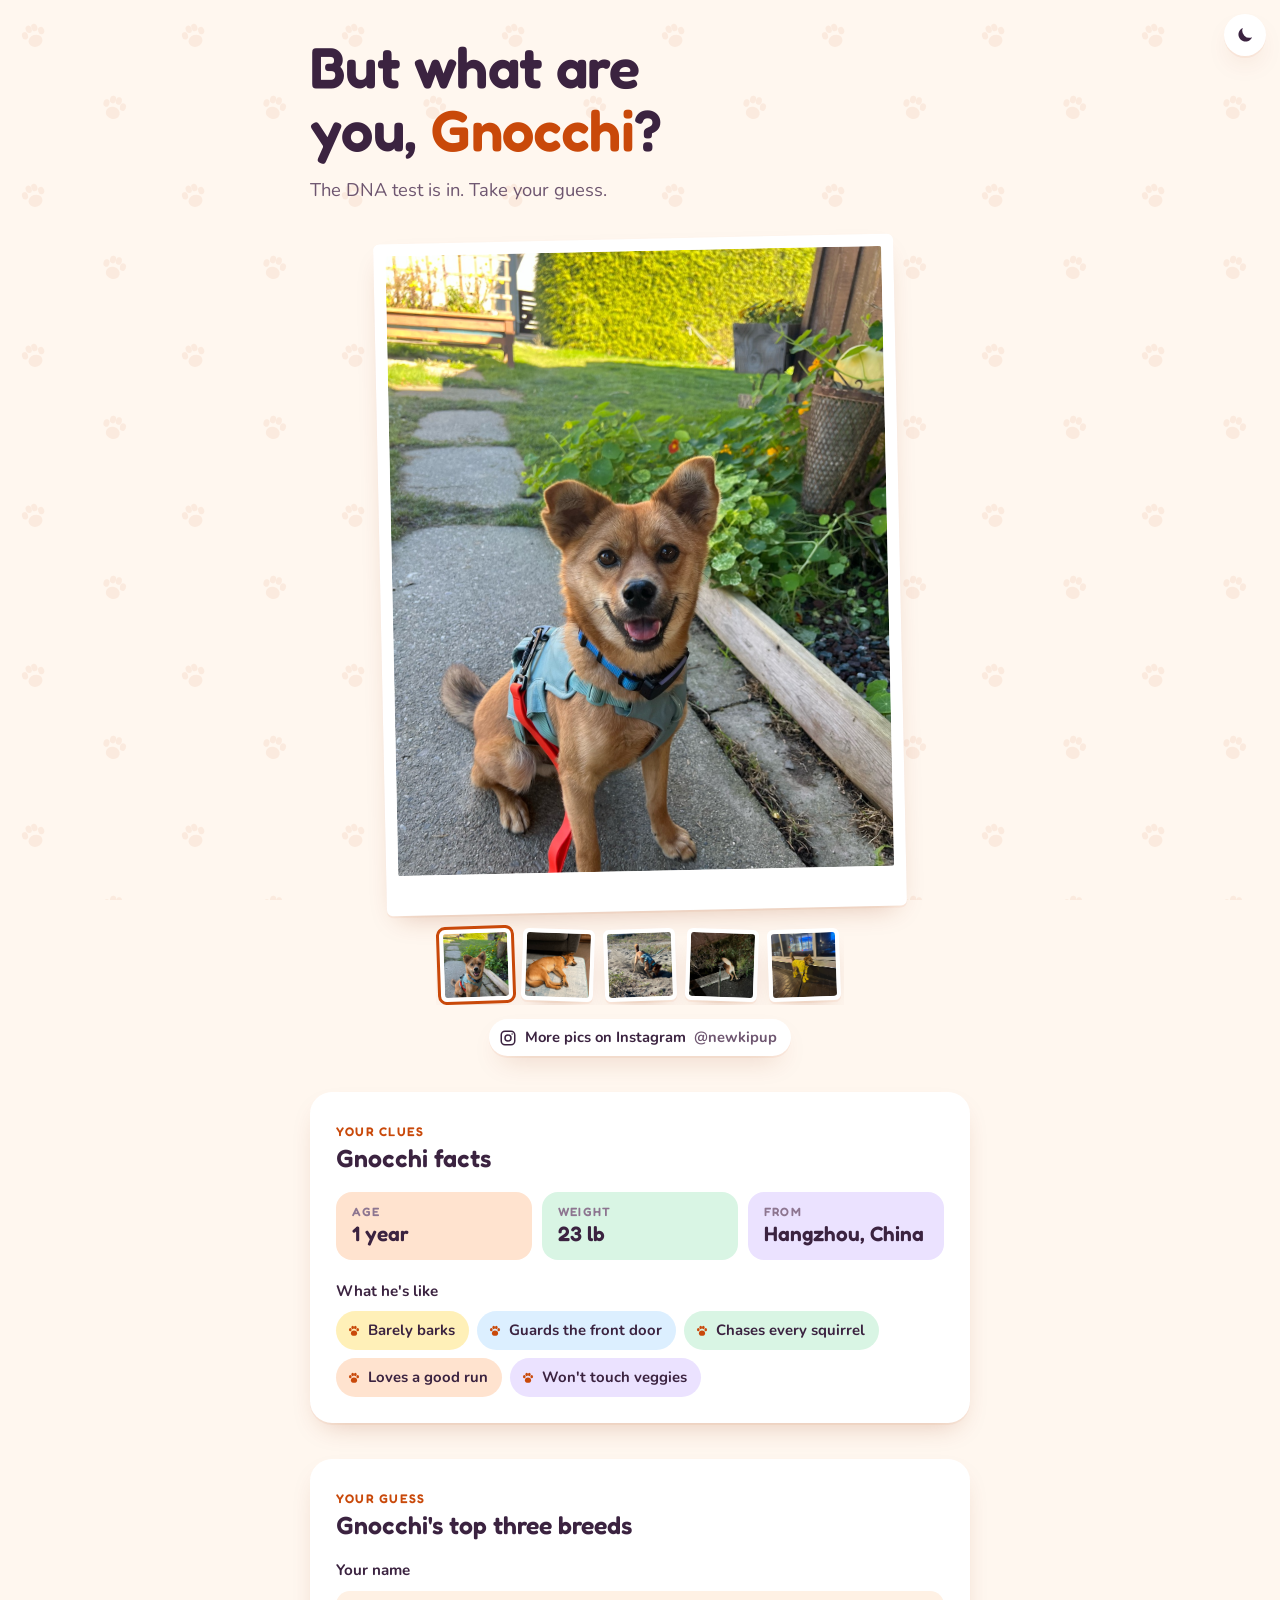
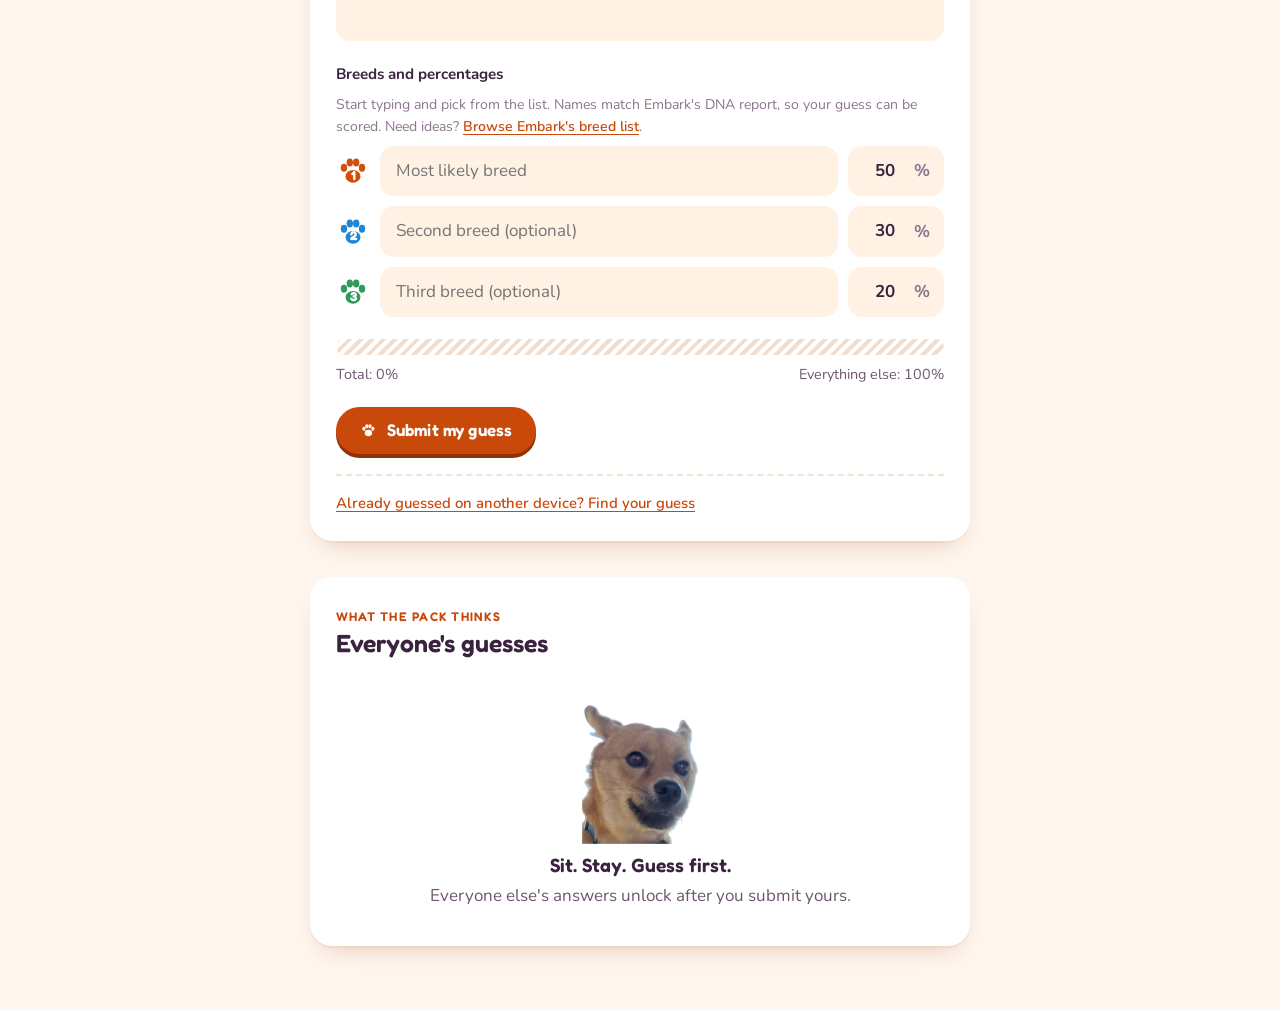
==== commit 9074ec28: "Add party RSVP, theme toggle and fix percentages read as dates - RSVP for the breed reveal party aft" ====
--- a/index.html
+++ b/index.html
@@ -7,10 +7,11 @@
   <link rel="icon" type="image/png" sizes="32x32" href="icons/favicon-32.png">
   <link rel="icon" type="image/png" sizes="192x192" href="icons/icon-192.png">
   <link rel="apple-touch-icon" href="icons/apple-touch-icon.png">
+  <script src="js/theme.js?v=1"></script>
   <link rel="preconnect" href="https://fonts.googleapis.com">
   <link rel="preconnect" href="https://fonts.gstatic.com" crossorigin>
   <link rel="stylesheet" href="https://fonts.googleapis.com/css2?family=Fredoka:wght@500;600&family=Nunito:wght@400;600;700&display=swap">
-  <link rel="stylesheet" href="styles.css?v=6">
+  <link rel="stylesheet" href="styles.css?v=12">
 </head>
 <body>
   <svg width="0" height="0" style="position:absolute" aria-hidden="true">
@@ -20,6 +21,8 @@
       <ellipse cx="24.5" cy="13" rx="3" ry="3.8"/>
     </symbol>
   </svg>
+
+  <button class="theme-toggle" id="theme-toggle" type="button" aria-label="Switch color theme"></button>
 
   <main class="wrap">
     <header class="head">
@@ -37,7 +40,7 @@
     <section class="card meet" aria-labelledby="meet-title">
       <div>
         <span class="eyebrow">Your clues</span>
-        <h2 id="meet-title">Meet Gnocchi</h2>
+        <h2 id="meet-title">Gnocchi facts</h2>
       </div>
       <dl class="facts">
         <div><dt>Age</dt><dd>1 year</dd></div>
@@ -66,7 +69,7 @@
         <div class="rows" style="gap:22px">
           <div class="field">
             <label for="name">Your name</label>
-            <input type="text" id="name" maxlength="40" autocomplete="given-name" placeholder="So I know who won">
+            <input type="text" id="name" maxlength="40" autocomplete="given-name">
           </div>
 
           <div class="field">
@@ -108,6 +111,34 @@
           <p class="check" id="done-title">Good guess! It's locked in.</p>
         </div>
         <div id="my-guess"></div>
+
+        <div class="rsvp" id="rsvp">
+          <div>
+            <span class="eyebrow">You're invited</span>
+            <h3>Want to come to the breed reveal party?</h3>
+            <p class="muted">Details to come. Let me know if you're in and I'll send them your way.</p>
+          </div>
+          <form id="rsvp-form" novalidate>
+            <div class="rsvp-choices" role="radiogroup" aria-label="Are you coming?">
+              <label class="choice"><input type="radio" name="rsvp-answer" id="rsvp-yes" value="yes"><span>I'm in!</span></label>
+              <label class="choice"><input type="radio" name="rsvp-answer" id="rsvp-maybe" value="maybe"><span>Maybe</span></label>
+              <label class="choice"><input type="radio" name="rsvp-answer" id="rsvp-no" value="no"><span>Can't make it</span></label>
+            </div>
+            <div class="field" id="rsvp-contact-field" hidden>
+              <label for="rsvp-contact">Best way to reach you</label>
+              <input type="text" id="rsvp-contact" maxlength="100" autocomplete="off" placeholder="Whatever works best for you">
+            </div>
+            <p class="error" id="rsvp-error" role="alert"></p>
+            <div class="actions">
+              <button class="btn" type="submit" id="rsvp-submit"><span>Send RSVP</span></button>
+            </div>
+          </form>
+          <div class="rsvp-done" id="rsvp-done" hidden>
+            <p class="check" id="rsvp-done-text"></p>
+            <button class="linkish" type="button" id="rsvp-change">Change my RSVP</button>
+          </div>
+        </div>
+
         <div class="actions">
           <button class="btn ghost" type="button" id="again">Submit another guess</button>
         </div>
@@ -130,14 +161,12 @@
         </div>
       </div>
     </section>
-
-    <p class="foot"><svg class="paw" aria-hidden="true"><use href="#paw"/></svg>The real answer gets revealed in person.</p>
   </main>
 
   <script src="js/breeds.js?v=6"></script>
   <script src="js/picker.js?v=6"></script>
-  <script src="js/data.js?v=6"></script>
-  <script src="js/common.js?v=6"></script>
-  <script src="js/app.js?v=6"></script>
+  <script src="js/data.js?v=7"></script>
+  <script src="js/common.js?v=7"></script>
+  <script src="js/app.js?v=7"></script>
 </body>
 </html>
--- a/styles.css
+++ b/styles.css
@@ -1,26 +1,32 @@
-/* Layout: one column like a puppy scrapbook page — a polaroid of Gnocchi, the guess card, then the pack's results. */
+/* Layout: one column like a puppy scrapbook page (palette from his yellow raincoat and blue collar) — a polaroid of Gnocchi, the guess card, then the pack's results. */
 :root {
-  --bg: #e4eff0;            /* pale harness teal */
+  --bg: #fff7ef;            /* peachy warm white */
+  --well: #fff1e4;          /* inputs and tiles inside cards */
   --surface: #ffffff;
-  --paper: #fffdf9;         /* polaroid paper */
-  --ink: #3a2a1f;           /* puppy-nose brown */
-  --ink-2: #6a5646;
-  --ink-3: #8f7c6c;
-  --line: #d9e3e2;
-  --accent: #b65a12;        /* Gnocchi ginger: buttons, links */
-  --accent-press: #8a420b;
+  --paper: #ffffff;         /* polaroid paper */
+  --ink: #3b2340;           /* rainy-night charcoal */
+  --ink-2: #6e5670;
+  --ink-3: #8d7590;
+  --line: #f5e3d3;
+  --accent: #c9490a;        /* tangerine: buttons, links */
+  --accent-press: #8f3205;
   --accent-ink: #ffffff;
-  --accent-soft: #fbe8d6;
-  --bone: #f3d6a4;          /* bone badge, highlights */
-  --bone-ink: #4a3110;
-  --seg-1: #c4661a;
-  --seg-2: #1a7fc0;
-  --seg-3: #a88414;
-  --seg-rest: #d6dedd;
+  --accent-soft: #ffe6d3;
+  --bone: #ffd23f;          /* sunny yellow: winner highlight */
+  --bone-ink: #3b2340;
+  --seg-1: #d14f0a;
+  --seg-2: #1f86d6;
+  --seg-3: #2e9a5c;
+  --seg-rest: #f0dfd0;
   --danger: #b4392f;
   --good: #2c7a3f;
-  --shadow: 0 1px 0 rgba(58, 42, 31, 0.04), 0 10px 30px -12px rgba(58, 42, 31, 0.22);
-  --paw: rgba(58, 42, 31, 0.055);
+  --shadow: 0 2px 0 rgba(201, 73, 10, 0.06), 0 12px 28px -12px rgba(143, 50, 5, 0.28);
+  --paw: rgba(201, 73, 10, 0.07);
+  --candy-1: #ffe3cf;       /* peach */
+  --candy-2: #d9f5e4;       /* mint */
+  --candy-3: #ebe2ff;       /* lilac */
+  --candy-4: #dcefff;       /* sky */
+  --candy-5: #fff0b8;       /* butter */
 
   --font-display: "Fredoka", "Avenir Next Rounded", "Arial Rounded MT Bold", system-ui, sans-serif;
   --font-body: "Nunito", "Avenir Next", system-ui, -apple-system, "Segoe UI", sans-serif;
@@ -29,30 +35,66 @@
   color-scheme: light;
 }
 @media (prefers-color-scheme: dark) {
-  :root {
-    --bg: #141c1b;
-    --surface: #1f2826;
-    --paper: #f4eee6;
-    --ink: #f4ebe2;
-    --ink-2: #c3b4a7;
-    --ink-3: #93857a;
-    --line: #2f3b39;
-    --accent: #e08a45;
-    --accent-press: #a85d22;
-    --accent-ink: #231407;
-    --accent-soft: #3a2a1d;
-    --bone: #e9c78e;
-    --bone-ink: #3a2508;
-    --seg-1: #c8722a;
-    --seg-2: #4a97d6;
-    --seg-3: #b08a2c;
-    --seg-rest: #34413f;
+  :root:not([data-theme="light"]) {
+    --bg: #1b1713;
+    --surface: #262019;
+    --well: #1e1915;
+    --paper: #f6f0e2;
+    --ink: #f6efe4;
+    --ink-2: #c9bba8;
+    --ink-3: #978a7a;
+    --line: #3a3128;
+    --accent: #f5c84a;
+    --accent-press: #b48a1c;
+    --accent-ink: #1d1a08;
+    --accent-soft: #3a3022;
+    --bone: #f5c84a;
+    --bone-ink: #1d1a08;
+    --seg-1: #5b8cf0;
+    --seg-2: #d27a2e;
+    --seg-3: #c7609f;
+    --seg-rest: #3d342a;
     --danger: #ef7a6e;
     --good: #6cc183;
     --shadow: 0 10px 30px -12px rgba(0, 0, 0, 0.6);
-    --paw: rgba(244, 235, 226, 0.045);
+    --paw: rgba(245, 200, 74, 0.05);
+    --candy-1: #2e271f;
+    --candy-2: #2e271f;
+    --candy-3: #2e271f;
+    --candy-4: #2e271f;
+    --candy-5: #2e271f;
     color-scheme: dark;
   }
+}
+:root[data-theme="dark"] {
+  --bg: #1b1713;
+  --surface: #262019;
+  --well: #1e1915;
+  --paper: #f6f0e2;
+  --ink: #f6efe4;
+  --ink-2: #c9bba8;
+  --ink-3: #978a7a;
+  --line: #3a3128;
+  --accent: #f5c84a;
+  --accent-press: #b48a1c;
+  --accent-ink: #1d1a08;
+  --accent-soft: #3a3022;
+  --bone: #f5c84a;
+  --bone-ink: #1d1a08;
+  --seg-1: #5b8cf0;
+  --seg-2: #d27a2e;
+  --seg-3: #c7609f;
+  --seg-rest: #3d342a;
+  --danger: #ef7a6e;
+  --good: #6cc183;
+  --shadow: 0 10px 30px -12px rgba(0, 0, 0, 0.6);
+  --paw: rgba(245, 200, 74, 0.05);
+  --candy-1: #2e271f;
+  --candy-2: #2e271f;
+  --candy-3: #2e271f;
+  --candy-4: #2e271f;
+  --candy-5: #2e271f;
+  color-scheme: dark;
 }
 
 * { box-sizing: border-box; }
@@ -136,7 +178,7 @@
 
 /* Meet Gnocchi */
 .facts { display: grid; grid-template-columns: repeat(3, 1fr); gap: 10px; margin: 0; }
-.facts div { display: flex; flex-direction: column; gap: 4px; padding: 14px 16px; border-radius: 16px; background: var(--bg); min-width: 0; }
+.facts div { display: flex; flex-direction: column; gap: 4px; padding: 14px 16px; border-radius: 16px; background: var(--well); min-width: 0; }
 .facts dt { font: 600 0.75rem/1 var(--font-display); letter-spacing: 0.1em; text-transform: uppercase; color: var(--ink-3); }
 .facts dd { margin: 0; font: 600 1.3rem/1.15 var(--font-display); overflow-wrap: anywhere; }
 @media (max-width: 480px) {
@@ -154,6 +196,50 @@
   -webkit-mask: url("data:image/svg+xml,%3Csvg xmlns='http://www.w3.org/2000/svg' viewBox='0 0 32 32'%3E%3Cellipse cx='16' cy='21' rx='7' ry='6'/%3E%3Cellipse cx='7.5' cy='13' rx='3' ry='3.8'/%3E%3Cellipse cx='13' cy='8' rx='3' ry='3.8'/%3E%3Cellipse cx='19' cy='8' rx='3' ry='3.8'/%3E%3Cellipse cx='24.5' cy='13' rx='3' ry='3.8'/%3E%3C/svg%3E") center / contain no-repeat;
           mask: url("data:image/svg+xml,%3Csvg xmlns='http://www.w3.org/2000/svg' viewBox='0 0 32 32'%3E%3Cellipse cx='16' cy='21' rx='7' ry='6'/%3E%3Cellipse cx='7.5' cy='13' rx='3' ry='3.8'/%3E%3Cellipse cx='13' cy='8' rx='3' ry='3.8'/%3E%3Cellipse cx='19' cy='8' rx='3' ry='3.8'/%3E%3Cellipse cx='24.5' cy='13' rx='3' ry='3.8'/%3E%3C/svg%3E") center / contain no-repeat;
 }
+
+.facts div:nth-child(1) { background: var(--candy-1); }
+.facts div:nth-child(2) { background: var(--candy-2); }
+.facts div:nth-child(3) { background: var(--candy-3); }
+.traits li:nth-child(5n+1) { background: var(--candy-5); }
+.traits li:nth-child(5n+2) { background: var(--candy-4); }
+.traits li:nth-child(5n+3) { background: var(--candy-2); }
+.traits li:nth-child(5n+4) { background: var(--candy-1); }
+.traits li:nth-child(5n+5) { background: var(--candy-3); }
+
+/* RSVP for the reveal party */
+.rsvp {
+  display: flex; flex-direction: column; gap: 16px;
+  padding: 20px; border-radius: 18px; background: var(--candy-1);
+  border: 2px dashed color-mix(in srgb, var(--accent) 35%, transparent);
+}
+.rsvp h3 { margin-top: 6px; font-size: 1.25rem; }
+.rsvp .muted { margin-top: 6px; font-size: 0.95rem; }
+#rsvp-form { display: flex; flex-direction: column; gap: 14px; }
+.rsvp input[type="text"] { background: var(--surface); }
+.rsvp-choices { display: flex; flex-wrap: wrap; gap: 8px; }
+.choice { position: relative; cursor: pointer; }
+.choice input { position: absolute; opacity: 0; inset: 0; margin: 0; cursor: pointer; }
+.choice span {
+  display: inline-block; padding: 10px 16px; border-radius: 999px;
+  background: var(--surface); border: 2px solid var(--line);
+  font: 600 0.98rem/1 var(--font-display);
+}
+.choice input:checked + span { background: var(--accent); border-color: var(--accent); color: var(--accent-ink); }
+.choice input:focus-visible + span { outline: 3px solid color-mix(in srgb, var(--accent) 50%, transparent); outline-offset: 2px; }
+.rsvp-done { display: flex; flex-direction: column; gap: 8px; }
+.rsvp-done .check { font-size: 1.1rem; }
+
+/* Light/dark toggle */
+.theme-toggle {
+  position: fixed; z-index: 30;
+  top: calc(env(safe-area-inset-top, 0px) + 14px);
+  right: max(14px, calc(env(safe-area-inset-right, 0px) + 14px));
+  width: 42px; height: 42px; display: grid; place-items: center;
+  border: 0; border-radius: 50%; cursor: pointer;
+  background: var(--surface); color: var(--ink); box-shadow: var(--shadow);
+}
+.theme-toggle:hover { color: var(--accent); }
+.theme-toggle svg { width: 20px; height: 20px; }
 
 /* Form */
 label, .label { font-weight: 700; font-size: 0.95rem; }
@@ -161,7 +247,7 @@
 .hint { font-size: 0.88rem; color: var(--ink-3); }
 .hint a { color: var(--accent); text-underline-offset: 3px; font-weight: 600; }
 input[type="text"], input[type="number"] {
-  font: inherit; color: var(--ink); background: var(--bg);
+  font: inherit; color: var(--ink); background: var(--well);
   border: 2px solid transparent; border-radius: 14px; padding: 10px 14px; width: 100%; min-width: 0;
 }
 input:focus { border-color: var(--accent); outline: none; background: var(--surface); }
@@ -243,7 +329,7 @@
 .stats-head { display: flex; justify-content: space-between; align-items: flex-end; gap: 12px; flex-wrap: wrap; }
 .tiles { display: grid; grid-template-columns: repeat(3, 1fr); gap: 10px; }
 @media (max-width: 520px) { .tiles { grid-template-columns: 1fr 1fr; } .tiles .tile:last-child { grid-column: 1 / -1; } }
-.tile { display: flex; flex-direction: column; gap: 6px; padding: 14px 16px; border-radius: 16px; background: var(--bg); }
+.tile { display: flex; flex-direction: column; gap: 6px; padding: 14px 16px; border-radius: 16px; background: var(--well); }
 .tile .eyebrow { color: var(--ink-3); }
 .tile .big { font: 600 1.7rem/1.1 var(--font-display); overflow-wrap: anywhere; font-variant-numeric: tabular-nums; }
 .tile .big.small { font-size: 1.2rem; }
@@ -252,7 +338,7 @@
 .bar-row { display: grid; grid-template-columns: minmax(0, 1fr) auto; gap: 4px 12px; align-items: baseline; }
 .bar-row .name { font-weight: 700; overflow-wrap: anywhere; }
 .bar-row .val { font-weight: 700; font-variant-numeric: tabular-nums; }
-.bar-row .track { grid-column: 1 / -1; height: 12px; border-radius: 999px; background: var(--bg); overflow: hidden; }
+.bar-row .track { grid-column: 1 / -1; height: 12px; border-radius: 999px; background: var(--well); overflow: hidden; }
 .bar-row .fill { height: 100%; background: var(--seg-1); border-radius: 999px; }
 .bar-row .sub { grid-column: 1 / -1; font-size: 0.84rem; color: var(--ink-3); }
 
@@ -270,7 +356,7 @@
 
 /* Reveal page */
 .board { list-style: none; margin: 0; padding: 0; display: flex; flex-direction: column; gap: 10px; }
-.board li { display: grid; grid-template-columns: 38px 1fr auto; gap: 12px; align-items: center; padding: 14px; border-radius: 16px; background: var(--bg); }
+.board li { display: grid; grid-template-columns: 38px 1fr auto; gap: 12px; align-items: center; padding: 14px; border-radius: 16px; background: var(--well); }
 .board .rank { font: 600 1.1rem/1 var(--font-display); color: var(--ink-3); text-align: center; }
 .board li:first-child { background: var(--bone); color: var(--bone-ink); }
 .board li:first-child .rank, .board li:first-child .picks { color: var(--bone-ink); }
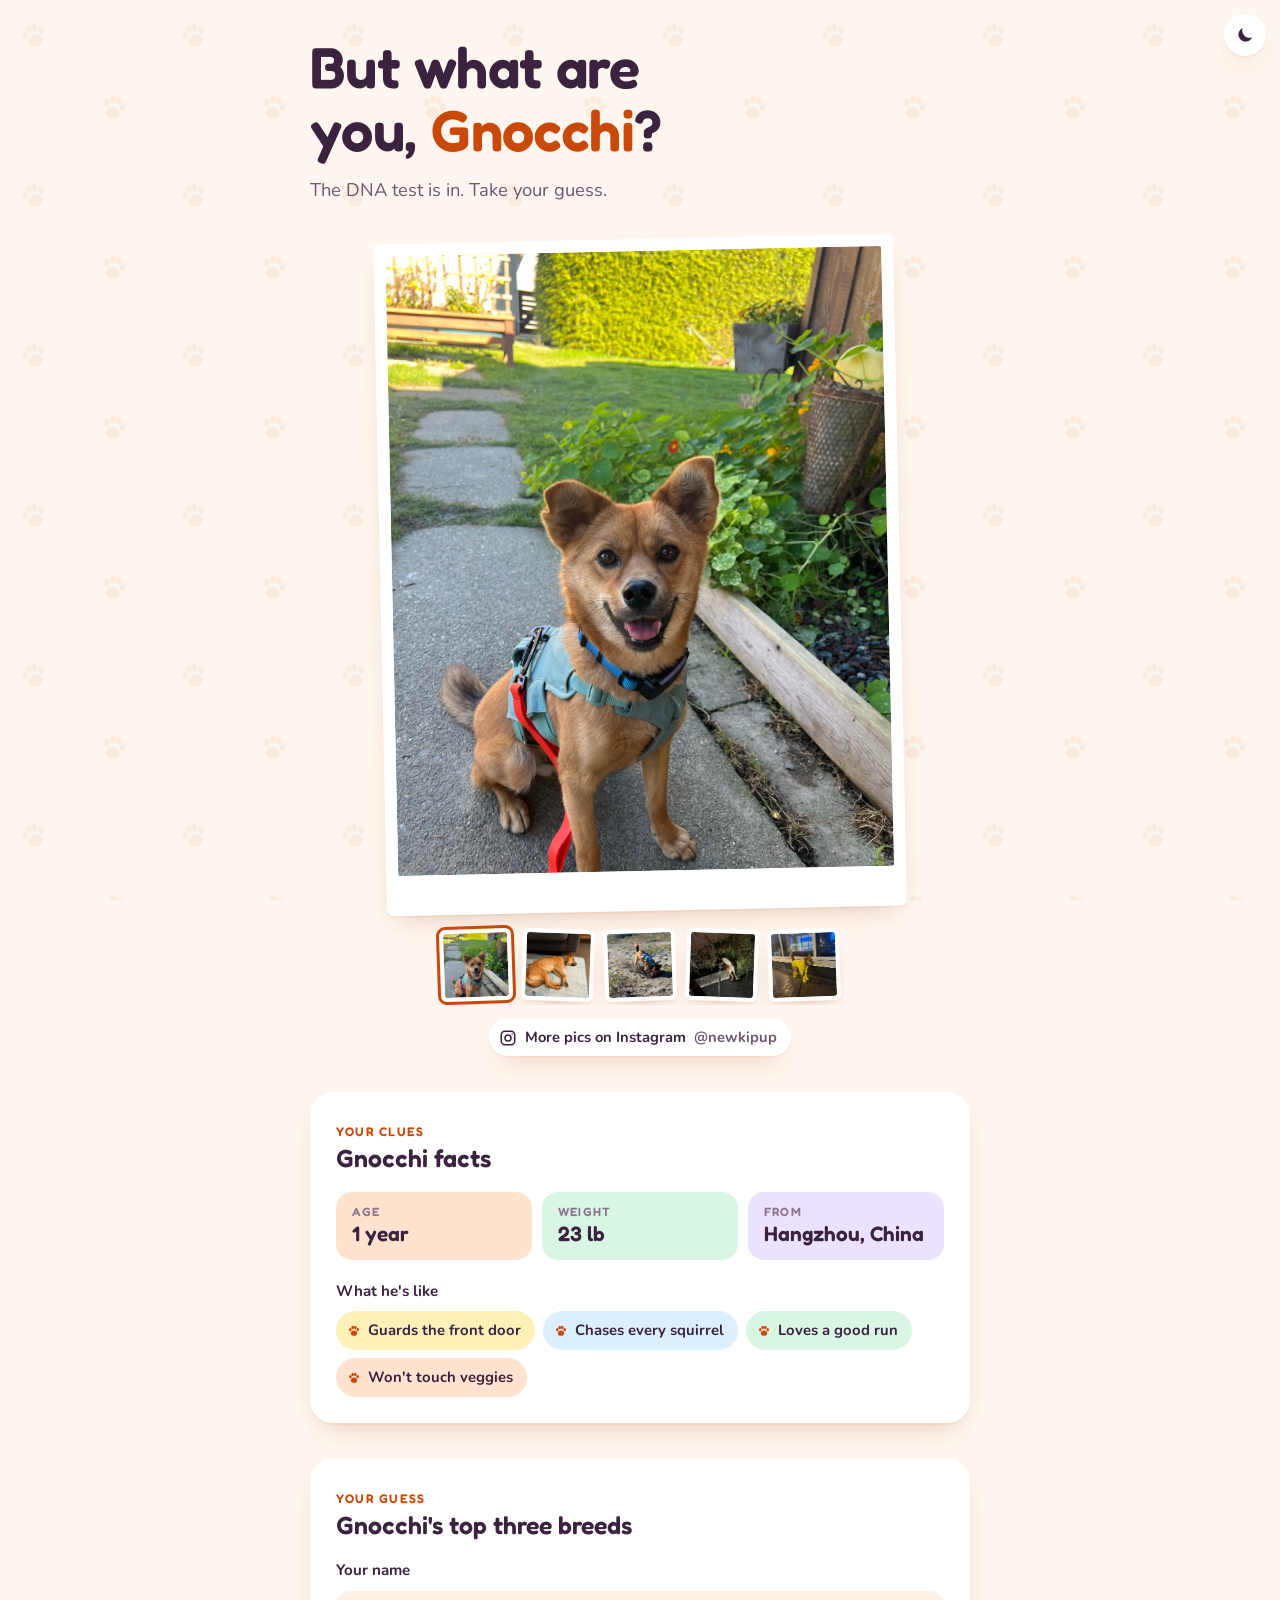
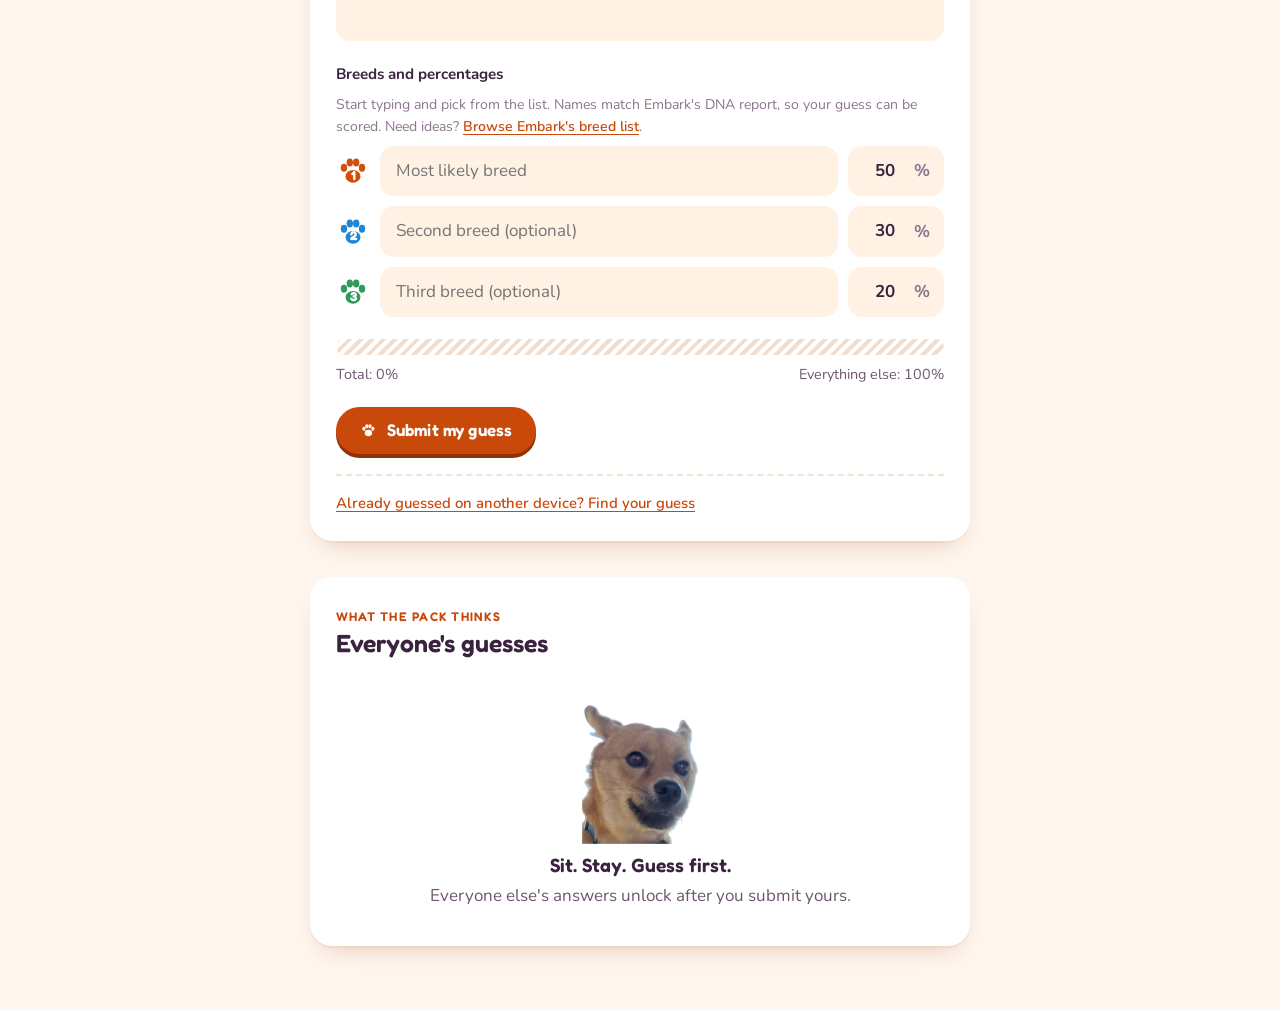
==== commit 412b3a01: "Remove the 'Barely barks' trait Co-Authored-By: Claude Opus 5.5 <noreply@anthropic.com>" ====
--- a/index.html
+++ b/index.html
@@ -50,7 +50,6 @@
       <div class="field">
         <span class="label">What he's like</span>
         <ul class="traits">
-          <li>Barely barks</li>
           <li>Guards the front door</li>
           <li>Chases every squirrel</li>
           <li>Loves a good run</li>
